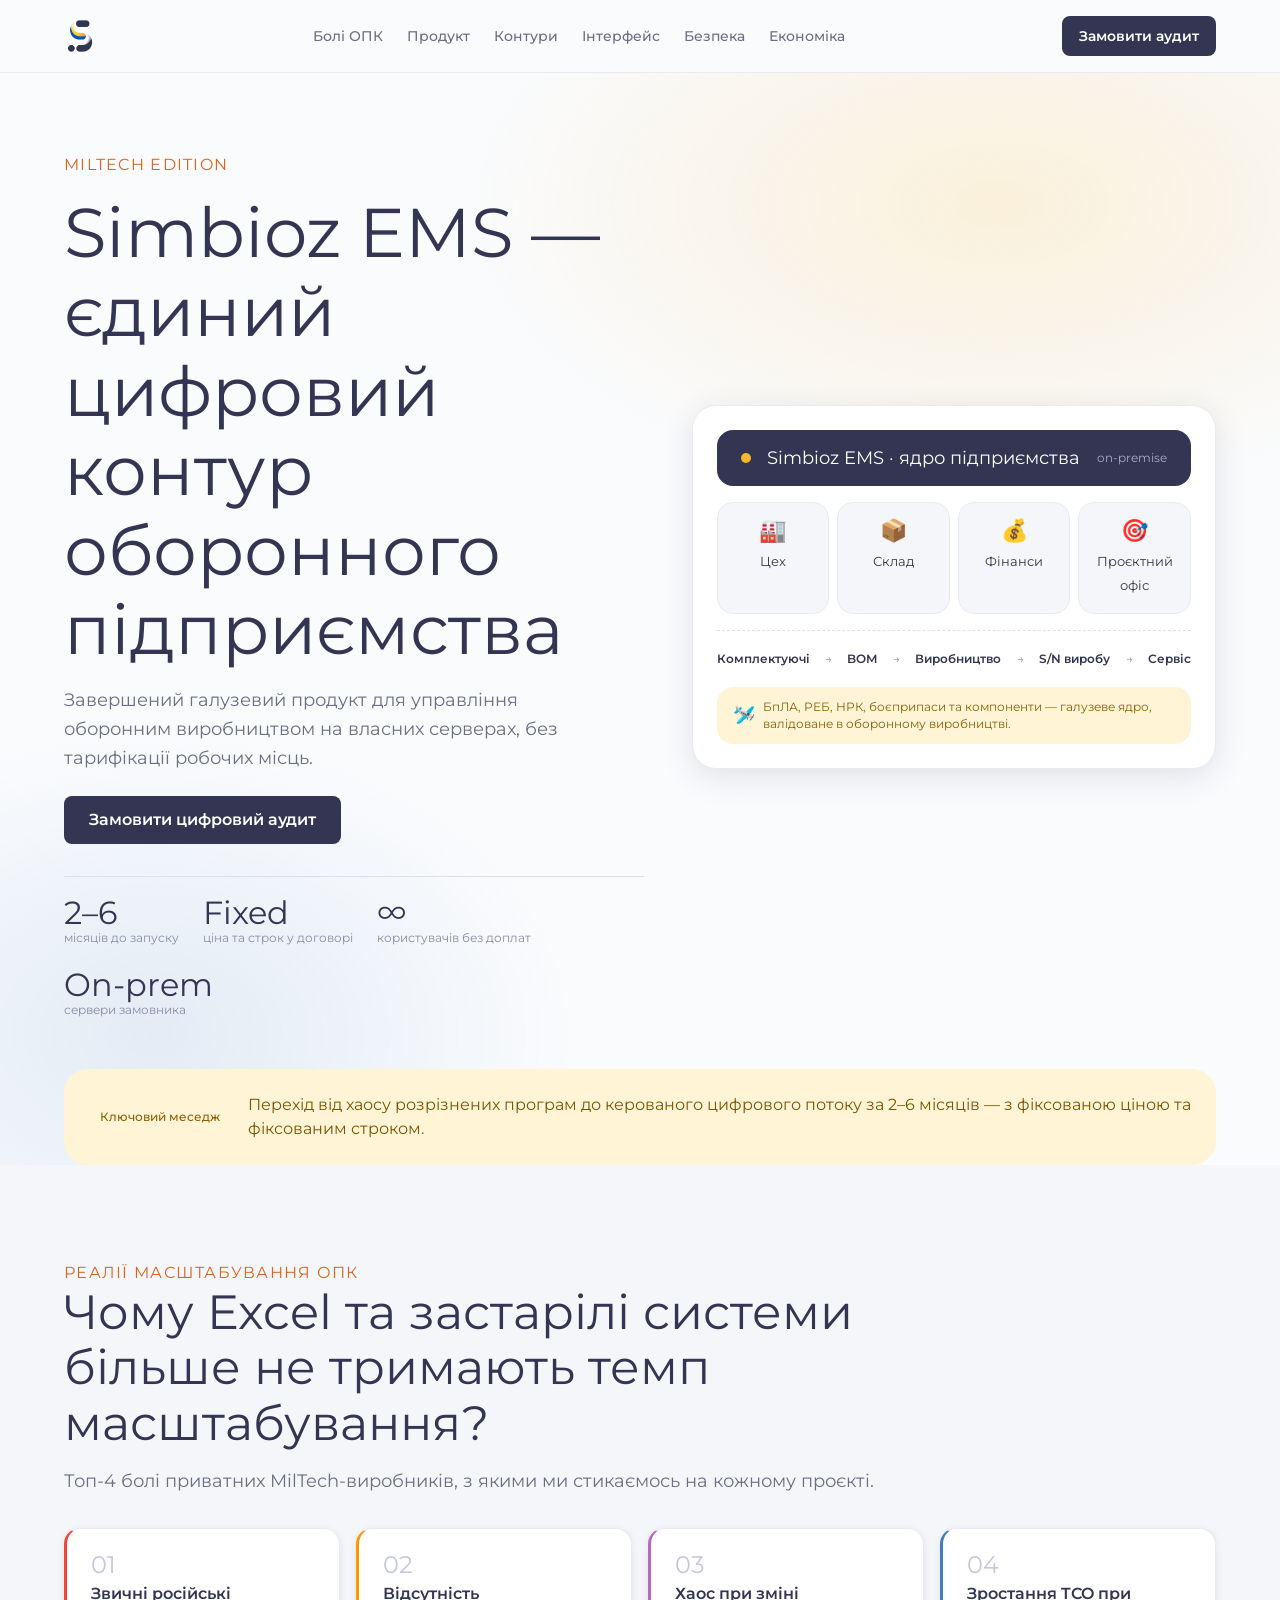
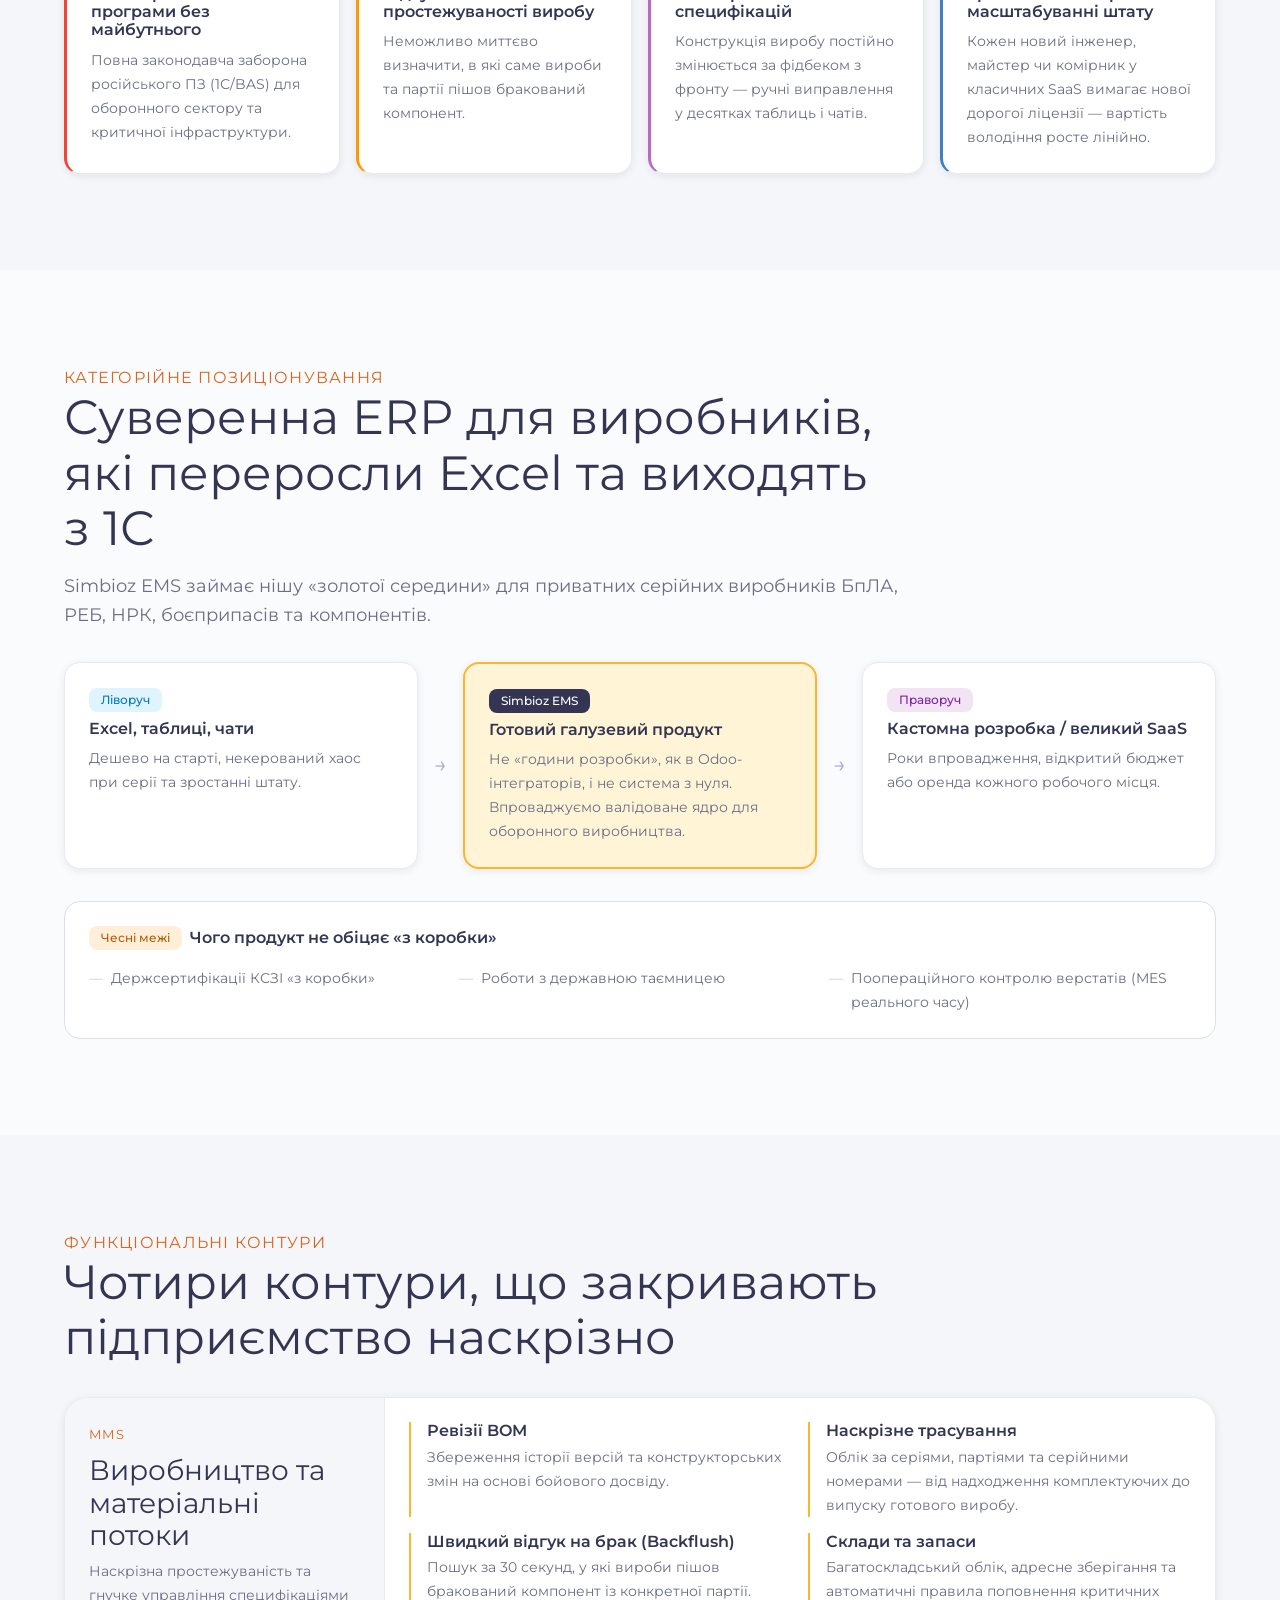
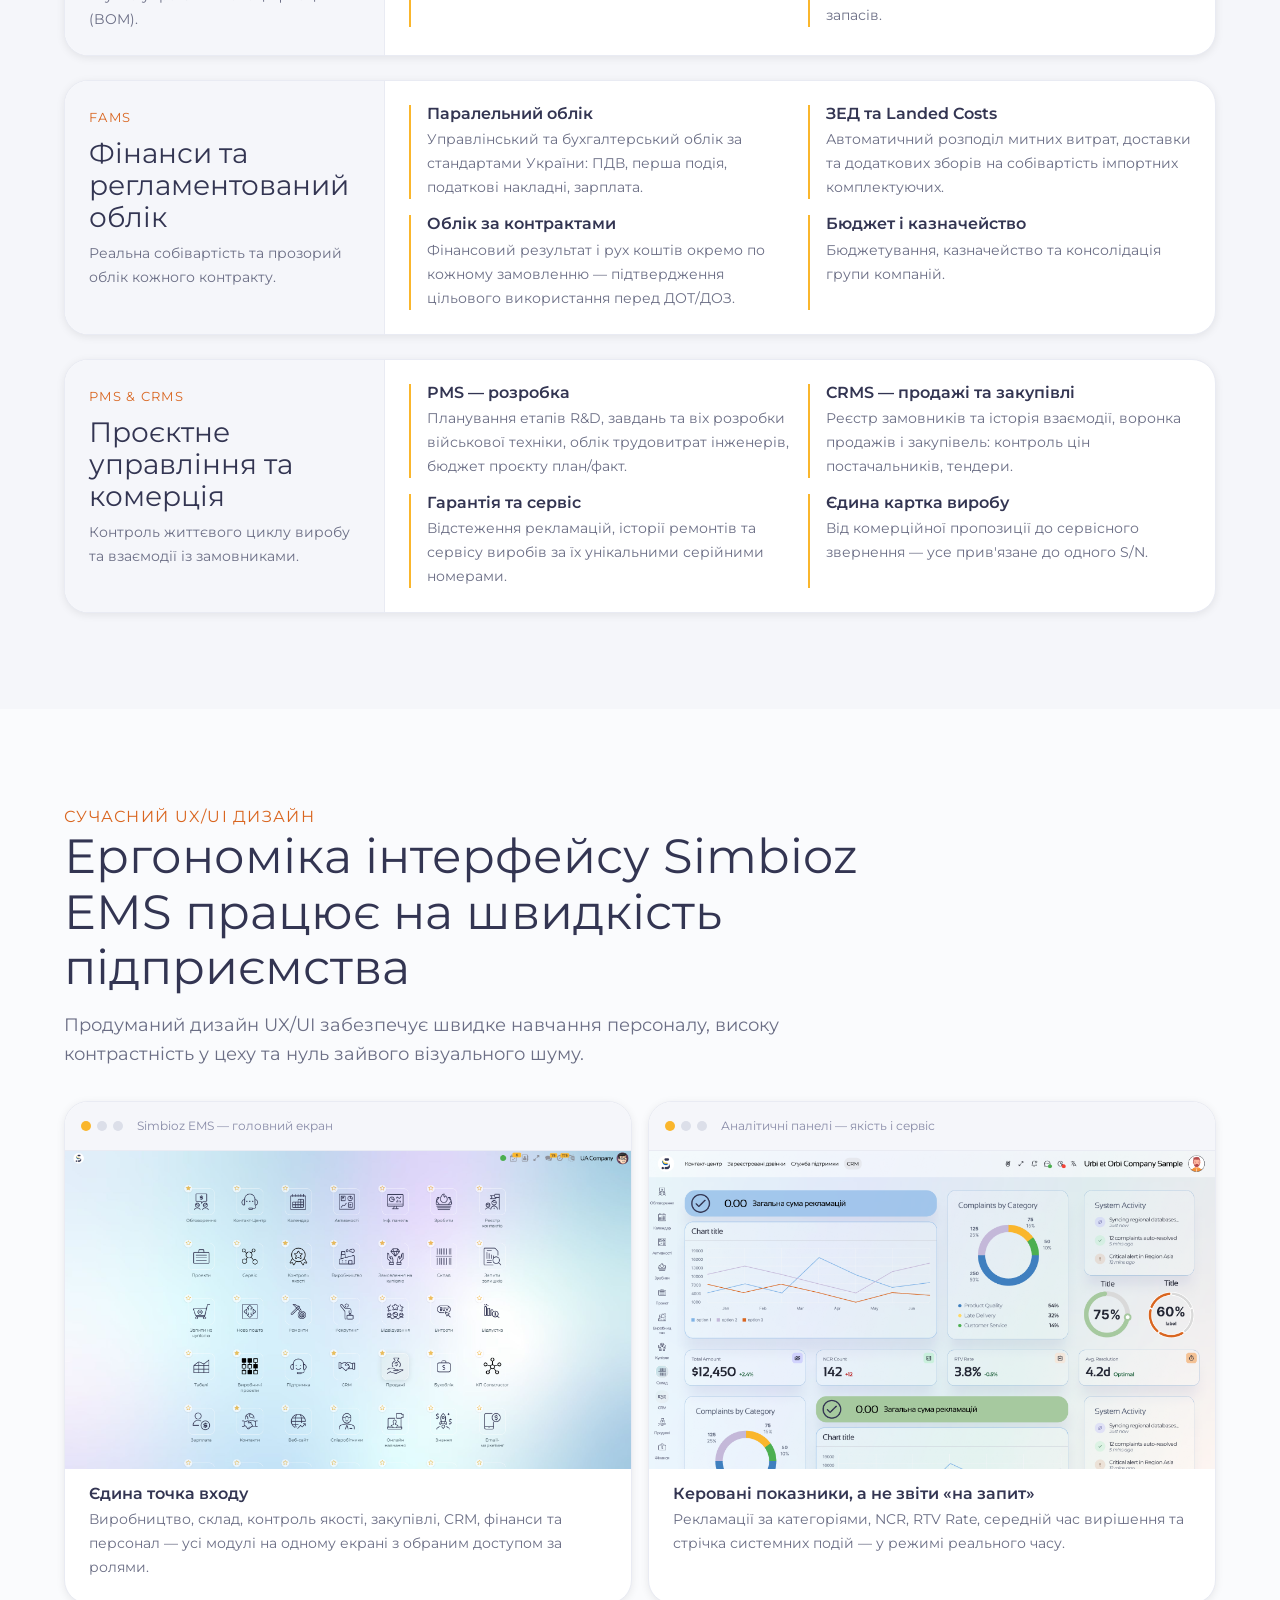
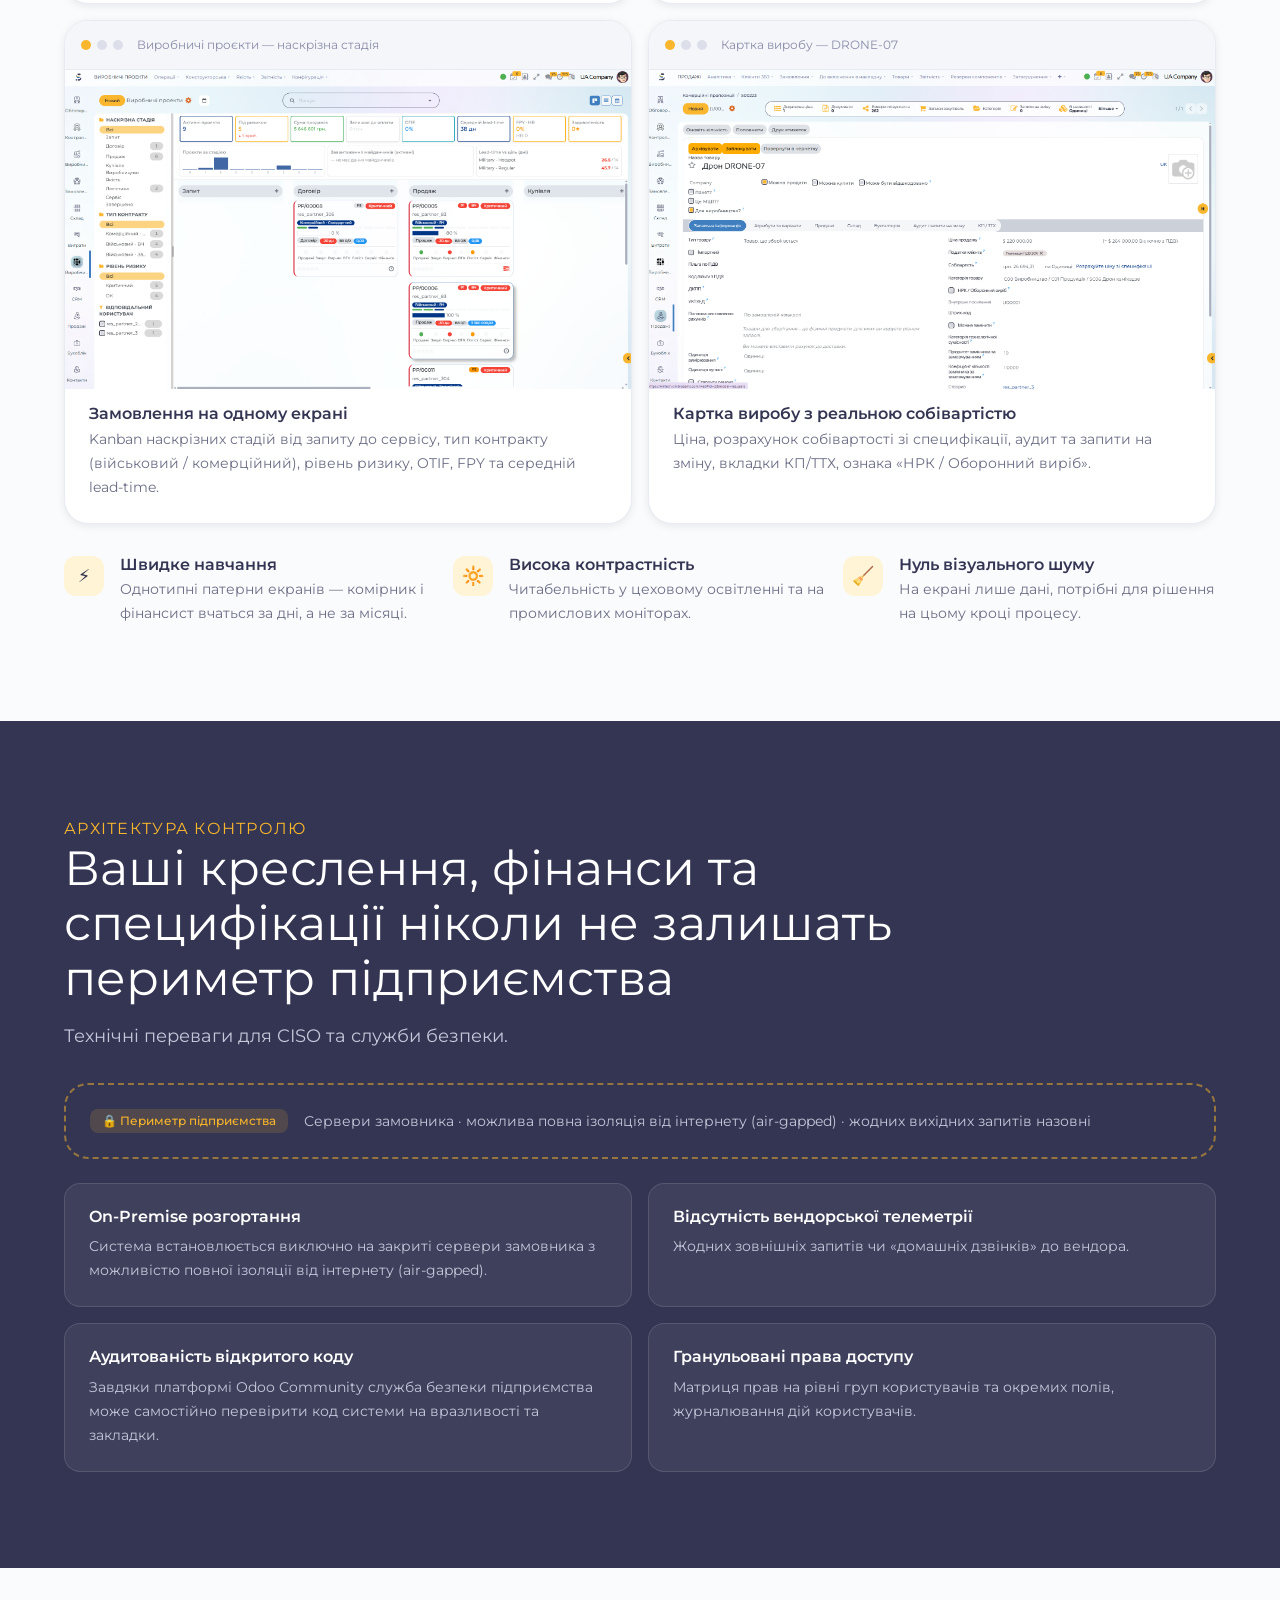
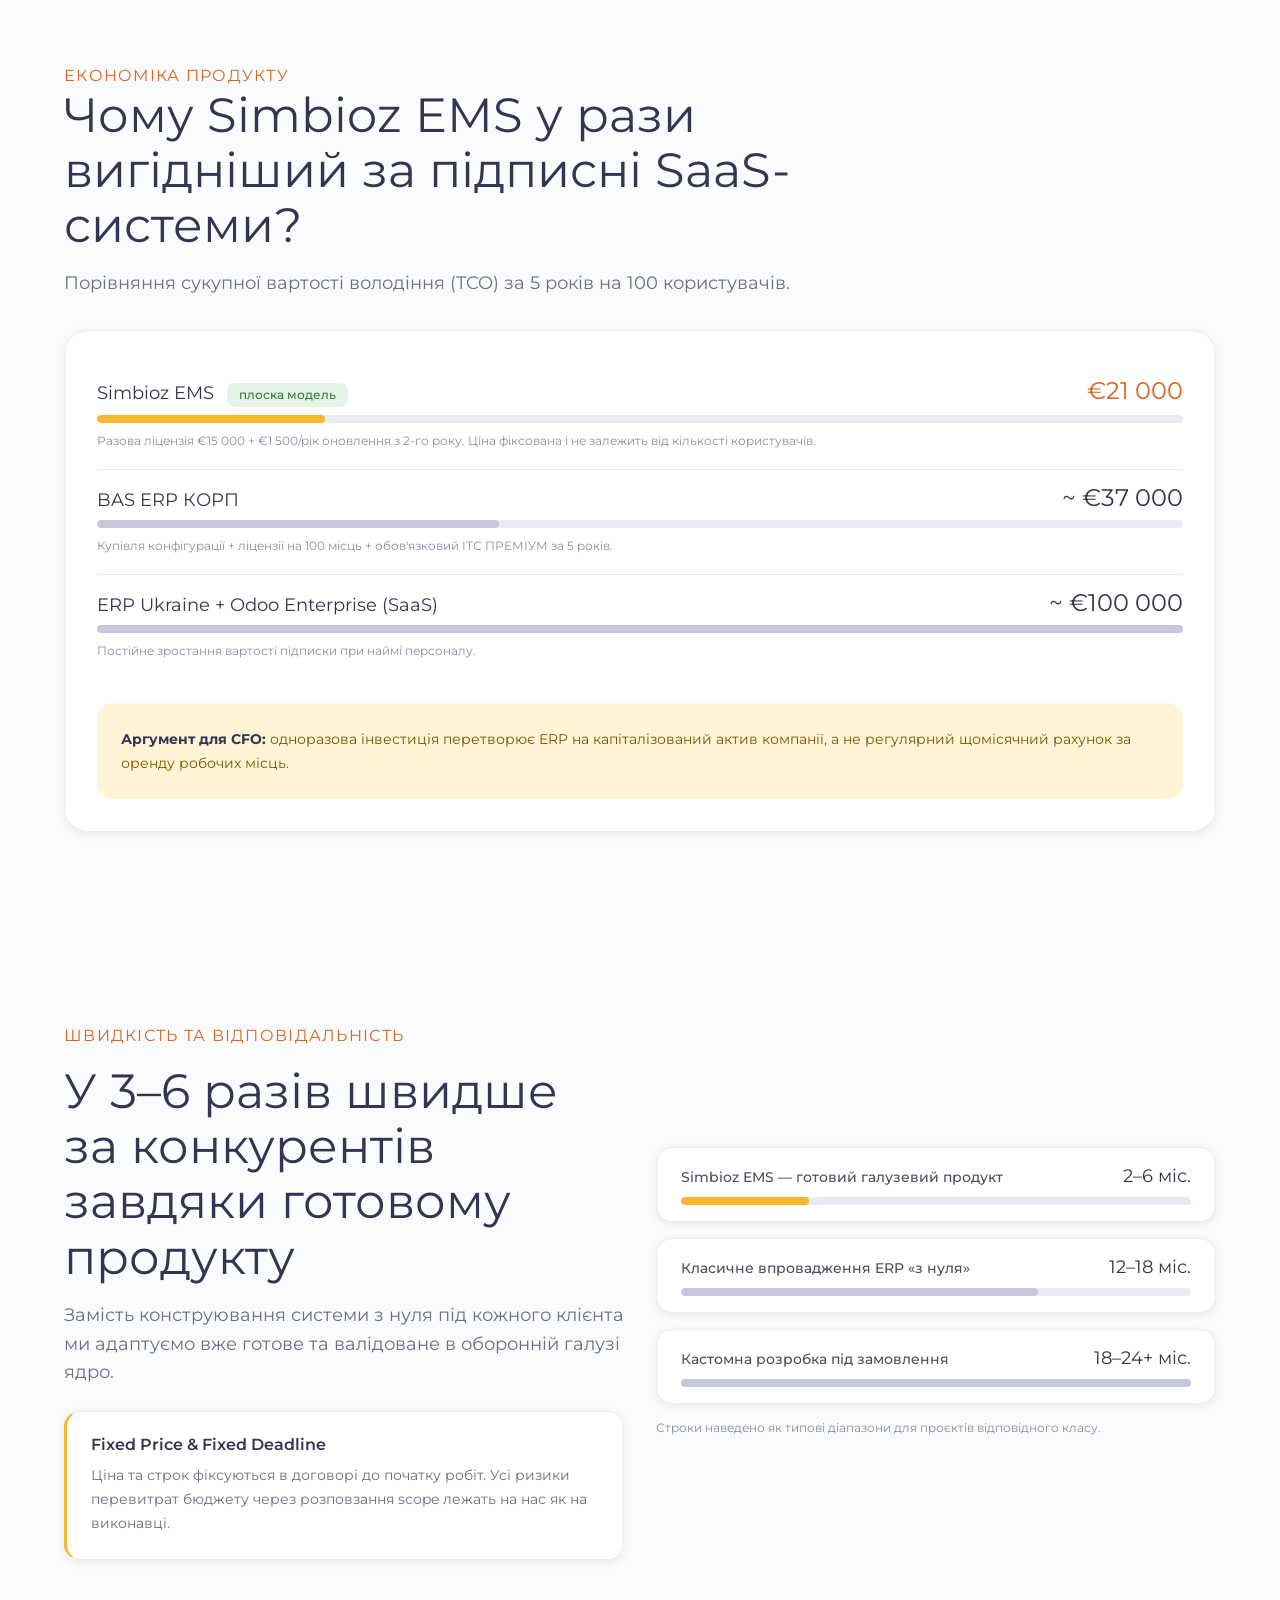
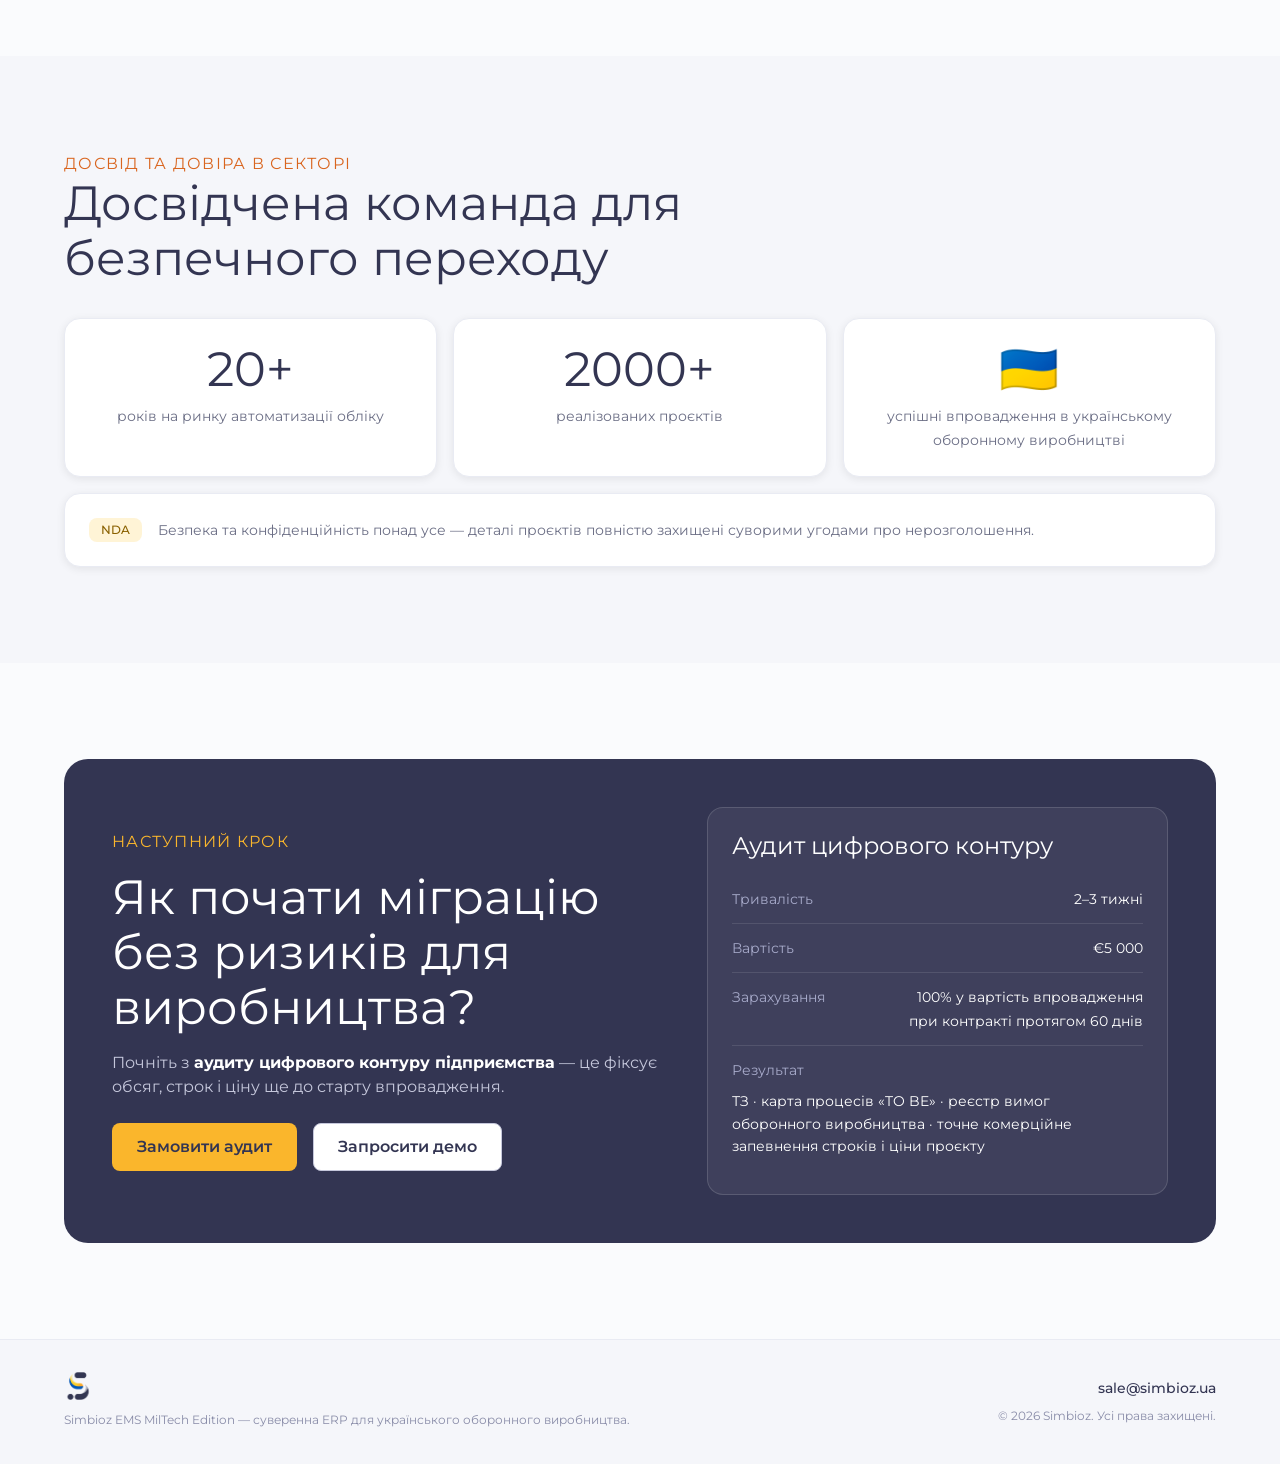
==== lp/index-no-packages.html @ e011c686 "index-no-packages.html" ====
<!DOCTYPE html>
<html lang="uk">
<head>
<meta charset="UTF-8">
<meta name="viewport" content="width=device-width, initial-scale=1">
<title>Simbioz EMS MilTech Edition — суверенна ERP для українського оборонного виробництва</title>
<meta name="description" content="Готовий галузевий продукт для управління оборонним виробництвом на власних серверах, без тарифікації робочих місць. Впровадження за 2–6 місяців з фіксованою ціною та строком.">
<link rel="icon" href="img/favicon.ico">
<link rel="preconnect" href="https://fonts.googleapis.com">
<link rel="preconnect" href="https://fonts.gstatic.com" crossorigin>
<link href="https://fonts.googleapis.com/css2?family=Montserrat:wght@400;500;600;700&display=swap" rel="stylesheet">
<link href="https://fonts.cdnfonts.com/css/sansation" rel="stylesheet">
<style>
/* ============================================================
   SIMBIOZ UI KIT — design tokens
   ============================================================ */
:root{
  /* Primary */
  --brand-yellow:#FAB62C;
  --brand-navy:#333552;
  --graphite:#2F323A;

  /* Accent */
  --blue:#3F7FBF;
  --orange:#F47E2A;
  --orange-deep:#D9651F;
  --cream:#FFF4D6;

  /* Semantic */
  --success:#4CAF50;
  --warning:#FF9800;
  --error:#F44336;
  --info:#2196F3;

  /* Neutrals */
  --void:#333552;
  --midnight:#4B4E63;
  --twilight:#6B6E85;
  --dusk:#898CA8;
  --steel:#A7AACA;
  --slate:#C5C7DB;
  --stone:#DCDFE9;
  --haze:#E9EBF3;
  --cloud:#F5F6FA;
  --mist:#FAFBFD;

  /* Chart */
  --c-blue:#4FC3F7;
  --c-green:#66BB6A;
  --c-coral:#FF8A65;
  --c-lavender:#BA68C8;
  --c-yellow:#FFD54F;
  --c-teal:#4DB6AC;
  --c-orange:#FFB74D;

  /* Spacing — 8px grid */
  --xs:4px; --sm:8px; --md:16px; --lg:24px; --xl:32px; --xxl:48px;

  /* Shadow */
  --shadow:0 2px 8px rgba(0,0,0,.08);
  --shadow-lg:0 8px 32px rgba(51,53,82,.12);

  --font-ui:'Sansation','Montserrat',system-ui,sans-serif;
  --font-body:'Montserrat',system-ui,sans-serif;

  --maxw:1200px;
}

*{box-sizing:border-box;margin:0;padding:0}
html{scroll-behavior:smooth}
body{
  font-family:var(--font-body);
  font-size:16px;line-height:150%;
  color:var(--void);
  background:var(--mist);
  -webkit-font-smoothing:antialiased;
}
img{max-width:100%;display:block}
a{color:var(--blue);text-decoration:none}

/* ---------- Typography ---------- */
h1,h2,h3,h4,h5{font-family:var(--font-ui);font-weight:400;line-height:1.15;color:var(--void)}
h1{font-size:clamp(36px,5.4vw,72px)}
h2{font-size:clamp(28px,3.8vw,48px)}
h3{font-size:clamp(24px,2.6vw,32px)}
h4{font-size:24px}
h5{font-size:16px;font-weight:600}
.eyebrow{
  font-family:var(--font-ui);font-size:16px;letter-spacing:.08em;
  text-transform:uppercase;color:var(--orange-deep);
}
.lead{font-size:18px;color:var(--twilight);line-height:160%}
.body2{font-size:14px;line-height:150%}
.caption{font-size:12px;line-height:140%;color:var(--dusk)}

/* ---------- Layout ---------- */
.wrap{max-width:var(--maxw);margin:0 auto;padding:0 var(--lg)}
section{padding:var(--xxl) 0}
@media (min-width:768px){section{padding:96px 0}}
.sec-alt{background:var(--cloud)}
.sec-dark{background:var(--brand-navy);color:#fff}
.sec-dark h2,.sec-dark h3,.sec-dark h4,.sec-dark h5{color:#fff}
.sec-dark .lead{color:var(--slate)}
.sec-head{max-width:840px;margin-bottom:var(--xl)}
.sec-head .eyebrow{margin-bottom:var(--md)}
.sec-head h2{margin-bottom:var(--md)}

.grid{display:grid;gap:var(--md)}
.g2{grid-template-columns:repeat(2,1fr)}
.g3{grid-template-columns:repeat(3,1fr)}
.g4{grid-template-columns:repeat(4,1fr)}
@media (max-width:980px){.g3,.g4{grid-template-columns:repeat(2,1fr)}}
@media (max-width:680px){.g2,.g3,.g4{grid-template-columns:1fr}}

/* ---------- Buttons ---------- */
.btn{
  display:inline-flex;align-items:center;justify-content:center;gap:var(--sm);
  height:48px;padding:0 var(--lg);border-radius:8px;
  font-family:var(--font-body);font-size:16px;font-weight:600;
  border:1px solid transparent;cursor:pointer;
  transition:background .2s,border-color .2s,color .2s,transform .2s;
}
.btn-primary{background:var(--brand-navy);color:#fff}
.btn-primary:hover{background:var(--graphite);transform:translateY(-1px)}
.btn-secondary{background:#fff;border-color:var(--slate);color:var(--brand-navy)}
.btn-secondary:hover{border-color:var(--brand-navy)}
.sec-dark .btn-secondary{background:transparent;border-color:var(--steel);color:#fff}
.sec-dark .btn-secondary:hover{border-color:#fff}
.btn-tertiary{background:transparent;color:var(--blue);padding:0;height:auto}
.btn-sm{height:40px;padding:0 var(--md);font-size:14px}

/* ---------- Badges ---------- */
.badge{
  display:inline-flex;align-items:center;gap:6px;
  padding:6px 12px;border-radius:8px;
  font-size:12px;font-weight:500;line-height:1;
  background:var(--haze);color:var(--midnight);
}
.badge-green{background:rgba(102,187,106,.16);color:#2E7D32}
.badge-blue{background:rgba(79,195,247,.18);color:#0277BD}
.badge-orange{background:rgba(255,183,77,.22);color:#B35B00}
.badge-purple{background:rgba(186,104,200,.18);color:#7B1FA2}
.badge-cream{background:var(--cream);color:#8A6100}
.badge-dark{background:rgba(255,255,255,.1);color:#fff}

/* ---------- Cards ---------- */
.card{
  background:#fff;border-radius:16px;padding:var(--lg);
  box-shadow:var(--shadow);border:1px solid var(--haze);
  transition:box-shadow .25s,border-color .25s,transform .25s;
}
.card:hover{box-shadow:var(--shadow-lg);transform:translateY(-2px)}
.card h4,.card h5{margin-bottom:var(--sm)}
.card p{color:var(--twilight);font-size:14px}
.card-num{
  font-family:var(--font-ui);font-size:24px;color:var(--brand-yellow);
  display:block;margin-bottom:var(--sm);
}

/* ---------- Header ---------- */
header{
  position:sticky;top:0;z-index:50;
  background:rgba(250,251,253,.92);backdrop-filter:blur(12px);
  border-bottom:1px solid var(--haze);
}
.nav{display:flex;align-items:center;justify-content:space-between;height:72px;gap:var(--lg)}
.nav-logo img{height:32px;width:auto}
.nav-links{display:none;gap:var(--lg);align-items:center}
@media (min-width:1080px){.nav-links{display:flex}}
.nav-links a{
  font-size:14px;font-weight:500;color:var(--twilight);
  padding:8px 0;transition:color .2s;
}
.nav-links a:hover{color:var(--brand-navy)}

/* ---------- Hero ---------- */
.hero{
  position:relative;overflow:hidden;
  background:
    radial-gradient(900px 500px at 78% 12%, rgba(250,182,44,.16), transparent 60%),
    radial-gradient(700px 500px at 12% 88%, rgba(63,127,191,.12), transparent 60%),
    var(--mist);
  padding:var(--xxl) 0 0;
}
@media (min-width:768px){.hero{padding:80px 0 0}}
.hero-grid{display:grid;gap:var(--xl);align-items:center}
@media (min-width:980px){.hero-grid{grid-template-columns:1.05fr .95fr;gap:var(--xxl)}}
.hero h1{margin:var(--md) 0}
.hero .lead{max-width:560px;margin-bottom:var(--lg)}
.hero-actions{display:flex;flex-wrap:wrap;gap:var(--md);margin-bottom:var(--xl)}
.hero-facts{display:flex;flex-wrap:wrap;gap:var(--lg);padding-top:var(--lg);border-top:1px solid var(--stone)}
.fact-v{font-family:var(--font-ui);font-size:32px;color:var(--brand-navy);display:block}
.fact-l{font-size:12px;color:var(--dusk);line-height:140%}

/* Hero schema */
.schema{
  background:#fff;border-radius:24px;padding:var(--lg);
  box-shadow:var(--shadow-lg);border:1px solid var(--haze);
}
.schema-core{
  display:flex;align-items:center;gap:var(--md);
  background:var(--brand-navy);color:#fff;
  border-radius:16px;padding:var(--md) var(--lg);margin-bottom:var(--md);
}
.schema-core .dot{width:10px;height:10px;border-radius:50%;background:var(--brand-yellow);flex:none}
.schema-core b{font-family:var(--font-ui);font-weight:400;font-size:18px}
.schema-core span{margin-left:auto;font-size:12px;color:var(--steel)}
.schema-nodes{display:grid;grid-template-columns:repeat(4,1fr);gap:var(--sm)}
.node{
  background:var(--cloud);border:1px solid var(--haze);border-radius:16px;
  padding:var(--md) var(--sm);text-align:center;transition:border-color .2s,background .2s;
}
.node:hover{border-color:var(--orange);background:#fff}
.node .ico{font-size:22px;display:block;margin-bottom:6px}
.node .nm{font-family:var(--font-ui);font-size:13px;color:var(--brand-navy);line-height:1.2}
.schema-flow{
  margin-top:var(--md);padding-top:var(--md);border-top:1px dashed var(--stone);
  display:flex;align-items:center;justify-content:space-between;gap:var(--sm);
  font-size:12px;color:var(--dusk);flex-wrap:wrap;
}
.schema-flow b{color:var(--brand-navy);font-weight:600}
.drone-line{
  display:flex;align-items:center;gap:var(--sm);margin-top:var(--md);
  background:var(--cream);border-radius:16px;padding:12px var(--md);
  font-size:12px;color:#8A6100;line-height:140%;
}

/* ---------- Pains ---------- */
.pain{border-left:3px solid var(--error);border-radius:16px}
.pain:nth-child(2){border-left-color:var(--warning)}
.pain:nth-child(3){border-left-color:var(--c-lavender)}
.pain:nth-child(4){border-left-color:var(--blue)}
.pain .card-num{color:var(--slate)}

/* ---------- Positioning ---------- */
.pos-scale{
  display:grid;gap:var(--md);grid-template-columns:1fr auto 1fr auto 1fr;
  align-items:stretch;
}
@media (max-width:900px){.pos-scale{grid-template-columns:1fr;gap:var(--sm)}}
.pos-col{
  background:#fff;border:1px solid var(--haze);border-radius:16px;
  padding:var(--lg);box-shadow:var(--shadow);
}
.pos-col.mid{border:2px solid var(--brand-yellow);background:var(--cream)}
.pos-col h5{margin-bottom:var(--sm)}
.pos-col p{font-size:14px;color:var(--twilight)}
.pos-arrow{
  display:flex;align-items:center;justify-content:center;
  color:var(--steel);font-size:22px;
}
@media (max-width:900px){.pos-arrow{transform:rotate(90deg);padding:4px 0}}
.limits{
  margin-top:var(--xl);background:#fff;border:1px solid var(--stone);
  border-radius:16px;padding:var(--lg);
}
.limits ul{list-style:none;display:grid;gap:var(--sm);margin-top:var(--md)}
@media (min-width:768px){.limits ul{grid-template-columns:repeat(3,1fr)}}
.limits li{
  display:flex;gap:var(--sm);align-items:flex-start;
  font-size:14px;color:var(--twilight);
}
.limits li::before{content:'—';color:var(--slate);flex:none}

/* ---------- Contours ---------- */
.contour{
  background:#fff;border-radius:24px;border:1px solid var(--haze);
  box-shadow:var(--shadow);overflow:hidden;
  display:grid;gap:0;
}
@media (min-width:900px){.contour{grid-template-columns:320px 1fr}}
.contour + .contour{margin-top:var(--lg)}
.contour-aside{
  background:var(--cloud);padding:var(--lg);
  border-right:1px solid var(--haze);
}
.contour-code{
  font-family:var(--font-ui);font-size:13px;letter-spacing:.1em;
  color:var(--orange-deep);display:block;margin-bottom:var(--sm);
}
.contour-aside h3{font-size:28px;margin-bottom:var(--sm)}
.contour-aside p{font-size:14px;color:var(--twilight)}
.contour-body{padding:var(--lg)}
.feat{display:grid;gap:var(--md)}
@media (min-width:720px){.feat{grid-template-columns:1fr 1fr}}
.feat > div{
  padding-left:var(--md);border-left:2px solid var(--brand-yellow);
}
.feat h5{margin-bottom:4px}
.feat p{font-size:14px;color:var(--twilight)}

/* ---------- Screenshots (Slide 7) ---------- */
.shots{display:grid;gap:var(--md)}
@media (min-width:900px){.shots{grid-template-columns:1fr 1fr}}
.shot{
  background:#fff;border:1px solid var(--haze);border-radius:24px;
  overflow:hidden;box-shadow:var(--shadow);cursor:zoom-in;
  transition:box-shadow .25s,border-color .25s,transform .25s;
}
.shot:hover{box-shadow:var(--shadow-lg);border-color:var(--orange);transform:translateY(-2px)}
.shot-bar{
  display:flex;align-items:center;gap:6px;
  padding:12px var(--md);background:var(--cloud);border-bottom:1px solid var(--haze);
}
.shot-bar i{width:10px;height:10px;border-radius:50%;background:var(--stone);display:block}
.shot-bar i:first-child{background:var(--brand-yellow)}
.shot-bar span{
  margin-left:var(--sm);font-size:12px;color:var(--dusk);
  overflow:hidden;text-overflow:ellipsis;white-space:nowrap;
}
.shot-img{background:var(--mist);aspect-ratio:16/9;overflow:hidden}
.shot-img img{width:100%;height:100%;object-fit:cover;object-position:top center}
.shot-cap{padding:var(--md) var(--lg) var(--lg)}
.shot-cap h5{margin-bottom:4px}
.shot-cap p{font-size:14px;color:var(--twilight)}
.ux-points{display:grid;gap:var(--md);margin-top:var(--xl)}
@media (min-width:768px){.ux-points{grid-template-columns:repeat(3,1fr)}}
.ux-point{display:flex;gap:var(--md);align-items:flex-start}
.ux-point .ico{
  flex:none;width:40px;height:40px;border-radius:12px;
  background:var(--cream);display:grid;place-items:center;font-size:18px;
}
.ux-point h5{margin-bottom:2px}
.ux-point p{font-size:14px;color:var(--twilight)}

/* Lightbox */
.lb{
  position:fixed;inset:0;z-index:100;display:none;
  background:rgba(47,50,58,.92);padding:var(--lg);
  align-items:center;justify-content:center;
}
.lb.open{display:flex}
.lb img{max-width:min(1400px,96vw);max-height:88vh;border-radius:16px;object-fit:contain}
.lb-close{
  position:absolute;top:var(--lg);right:var(--lg);
  width:40px;height:40px;border-radius:8px;border:1px solid rgba(255,255,255,.3);
  background:transparent;color:#fff;font-size:20px;cursor:pointer;
}
.lb-cap{
  position:absolute;bottom:var(--lg);left:50%;transform:translateX(-50%);
  color:#fff;font-size:14px;background:rgba(0,0,0,.4);
  padding:8px 16px;border-radius:8px;
}

/* ---------- Security ---------- */
.sec-list{display:grid;gap:var(--md)}
@media (min-width:768px){.sec-list{grid-template-columns:1fr 1fr}}
.sec-item{
  background:rgba(255,255,255,.06);border:1px solid rgba(255,255,255,.12);
  border-radius:16px;padding:var(--lg);
}
.sec-item h5{margin-bottom:var(--sm)}
.sec-item p{font-size:14px;color:var(--slate)}
.perimeter{
  border:2px dashed rgba(250,182,44,.5);border-radius:24px;
  padding:var(--lg);margin-bottom:var(--lg);
  display:flex;align-items:center;gap:var(--md);flex-wrap:wrap;
}
.perimeter .badge{background:rgba(250,182,44,.14);color:var(--brand-yellow)}

/* ---------- TCO ---------- */
.tco{background:#fff;border:1px solid var(--haze);border-radius:24px;padding:var(--lg);box-shadow:var(--shadow)}
@media (min-width:768px){.tco{padding:var(--xl)}}
.tco-row{padding:var(--md) 0}
.tco-row + .tco-row{border-top:1px solid var(--haze)}
.tco-top{display:flex;align-items:baseline;justify-content:space-between;gap:var(--md);margin-bottom:var(--sm);flex-wrap:wrap}
.tco-name{font-family:var(--font-ui);font-size:18px;color:var(--brand-navy)}
.tco-val{font-family:var(--font-ui);font-size:24px;color:var(--brand-navy)}
.tco-row.win .tco-val{color:var(--orange-deep)}
.bar{height:8px;border-radius:4px;background:var(--haze);overflow:hidden}
.bar > i{display:block;height:100%;border-radius:4px;background:var(--slate);transition:width .8s ease}
.tco-row.win .bar > i{background:var(--brand-yellow)}
.tco-note{font-size:12px;color:var(--dusk);margin-top:6px}
.cfo{
  margin-top:var(--lg);background:var(--cream);border-radius:16px;padding:var(--lg);
  font-size:14px;color:#7A5600;
}
.cfo b{color:var(--brand-navy)}

/* ---------- Packages ---------- */
.pack{
  background:#fff;border:1px solid var(--haze);border-radius:24px;
  padding:var(--lg);box-shadow:var(--shadow);display:flex;flex-direction:column;
}
.pack.hot{border:2px solid var(--brand-yellow);box-shadow:var(--shadow-lg)}
.pack-name{font-family:var(--font-ui);font-size:24px;color:var(--brand-navy)}
.pack-price{font-family:var(--font-ui);font-size:40px;color:var(--brand-navy);margin:var(--sm) 0}
.pack-meta{display:flex;flex-wrap:wrap;gap:var(--sm);margin-bottom:var(--md)}
.pack ul{list-style:none;display:grid;gap:var(--sm);margin:var(--md) 0 var(--lg)}
.pack li{display:flex;gap:var(--sm);font-size:14px;color:var(--twilight);align-items:flex-start}
.pack li::before{content:'✓';color:var(--success);font-weight:700;flex:none}
.pack .btn{margin-top:auto;width:100%}
.pack-tag{
  display:inline-block;background:var(--brand-yellow);color:var(--brand-navy);
  font-size:12px;font-weight:600;padding:4px 12px;border-radius:8px;margin-bottom:var(--sm);
}

/* ---------- Speed / Trust ---------- */
.split{display:grid;gap:var(--xl);align-items:center}
@media (min-width:900px){.split{grid-template-columns:1fr 1fr}}
.compare{display:grid;gap:var(--md)}
.cmp{background:#fff;border:1px solid var(--haze);border-radius:16px;padding:var(--md) var(--lg);box-shadow:var(--shadow)}
.cmp-top{display:flex;justify-content:space-between;align-items:baseline;margin-bottom:var(--sm);gap:var(--md)}
.cmp-top span{font-family:var(--font-body);font-size:14px;font-weight:500;color:var(--midnight)}
.cmp-top b{font-family:var(--font-ui);font-weight:400;font-size:18px;color:var(--brand-navy)}
.trust{display:grid;gap:var(--md)}
@media (min-width:768px){.trust{grid-template-columns:repeat(3,1fr)}}
.trust .card{text-align:center}
.trust .big{font-family:var(--font-ui);font-size:48px;color:var(--brand-navy);display:block;line-height:1.1}

/* ---------- CTA ---------- */
.cta-card{
  background:var(--brand-navy);border-radius:24px;color:#fff;
  padding:var(--xl) var(--lg);
}
@media (min-width:768px){.cta-card{padding:var(--xxl)}}
.cta-grid{display:grid;gap:var(--xl)}
@media (min-width:900px){.cta-grid{grid-template-columns:1.1fr .9fr;align-items:center}}
.cta-card h2{margin-bottom:var(--md)}
.cta-card p{color:var(--slate)}
.audit{background:rgba(255,255,255,.06);border:1px solid rgba(255,255,255,.14);border-radius:16px;padding:var(--lg)}
.audit-row{display:flex;justify-content:space-between;gap:var(--md);padding:12px 0;border-bottom:1px solid rgba(255,255,255,.1);font-size:14px}
.audit-row:last-of-type{border-bottom:0}
.audit-row span{color:var(--steel)}
.audit-row b{font-family:var(--font-ui);font-weight:400;color:#fff;text-align:right}
.cta-actions{display:flex;flex-wrap:wrap;gap:var(--md);margin-top:var(--lg)}
.btn-yellow{background:var(--brand-yellow);color:var(--brand-navy)}
.btn-yellow:hover{background:#E9A61F}

/* ---------- Footer ---------- */
footer{background:var(--cloud);border-top:1px solid var(--haze);padding:var(--xl) 0}
.foot{display:flex;flex-wrap:wrap;gap:var(--lg);justify-content:space-between;align-items:center}
.foot img{height:28px}
.foot p{font-size:12px;color:var(--dusk)}
.foot a{font-size:14px;color:var(--brand-navy);font-weight:500}
</style>
</head>
<body>

<header>
  <div class="wrap nav">
    <a class="nav-logo" href="#top"><img src="img/logo_2dark-on-white_UA.png" alt="Simbioz"></a>
    <nav class="nav-links">
      <a href="#pains">Болі ОПК</a>
      <a href="#product">Продукт</a>
      <a href="#contours">Контури</a>
      <a href="#ux">Інтерфейс</a>
      <a href="#security">Безпека</a>
      <a href="#tco">Економіка</a>
    </nav>
    <a class="btn btn-primary btn-sm" href="#cta">Замовити аудит</a>
  </div>
</header>

<!-- ===== Слайд 1: Титульний ===== -->
<section class="hero" id="top">
  <div class="wrap hero-grid">
    <div>
      <span class="eyebrow">MilTech Edition</span>
      <h1>Simbioz EMS — єдиний цифровий контур оборонного підприємства</h1>
      <p class="lead">Завершений галузевий продукт для управління оборонним виробництвом на власних серверах, без тарифікації робочих місць.</p>
      <div class="hero-actions">
        <a class="btn btn-primary" href="#cta">Замовити цифровий аудит</a>
      </div>
      <div class="hero-facts">
        <div><span class="fact-v">2–6</span><span class="fact-l">місяців до запуску</span></div>
        <div><span class="fact-v">Fixed</span><span class="fact-l">ціна та строк у договорі</span></div>
        <div><span class="fact-v">∞</span><span class="fact-l">користувачів без доплат</span></div>
        <div><span class="fact-v">On-prem</span><span class="fact-l">сервери замовника</span></div>
      </div>
    </div>

    <div class="schema" aria-label="Схема єдиного цифрового контуру підприємства">
      <div class="schema-core">
        <i class="dot"></i>
        <b>Simbioz EMS · ядро підприємства</b>
        <span>on-premise</span>
      </div>
      <div class="schema-nodes">
        <div class="node"><span class="ico">🏭</span><span class="nm">Цех</span></div>
        <div class="node"><span class="ico">📦</span><span class="nm">Склад</span></div>
        <div class="node"><span class="ico">💰</span><span class="nm">Фінанси</span></div>
        <div class="node"><span class="ico">🎯</span><span class="nm">Проєктний офіс</span></div>
      </div>
      <div class="schema-flow">
        <b>Комплектуючі</b><span>→</span><b>BOM</b><span>→</span><b>Виробництво</b><span>→</span><b>S/N виробу</b><span>→</span><b>Сервіс</b>
      </div>
      <div class="drone-line">
        <span style="font-size:18px">🛩️</span>
        <span>БпЛА, РЕБ, НРК, боєприпаси та компоненти — галузеве ядро, валідоване в оборонному виробництві.</span>
      </div>
    </div>
  </div>
  <div class="wrap" style="padding-top:var(--xxl)">
    <div style="background:var(--cream);border-radius:24px;padding:var(--lg);display:flex;gap:var(--md);align-items:center;flex-wrap:wrap">
      <span class="badge badge-cream">Ключовий меседж</span>
      <p style="font-size:16px;color:#7A5600;flex:1;min-width:280px">
        Перехід від хаосу розрізнених програм до керованого цифрового потоку за 2–6 місяців — з фіксованою ціною та фіксованим строком.
      </p>
    </div>
  </div>
</section>

<!-- ===== Слайд 2: Болі ===== -->
<section id="pains" class="sec-alt">
  <div class="wrap">
    <div class="sec-head">
      <span class="eyebrow">Реалії масштабування ОПК</span>
      <h2>Чому Excel та застарілі системи більше не тримають темп масштабування?</h2>
      <p class="lead">Топ-4 болі приватних MilTech-виробників, з якими ми стикаємось на кожному проєкті.</p>
    </div>
    <div class="grid g4">
      <article class="card pain">
        <span class="card-num">01</span>
        <h5>Звичні російські програми без майбутнього</h5>
        <p>Повна законодавча заборона російського ПЗ (1С/BAS) для оборонного сектору та критичної інфраструктури.</p>
      </article>
      <article class="card pain">
        <span class="card-num">02</span>
        <h5>Відсутність простежуваності виробу</h5>
        <p>Неможливо миттєво визначити, в які саме вироби та партії пішов бракований компонент.</p>
      </article>
      <article class="card pain">
        <span class="card-num">03</span>
        <h5>Хаос при зміні специфікацій</h5>
        <p>Конструкція виробу постійно змінюється за фідбеком з фронту — ручні виправлення у десятках таблиць і чатів.</p>
      </article>
      <article class="card pain">
        <span class="card-num">04</span>
        <h5>Зростання TCO при масштабуванні штату</h5>
        <p>Кожен новий інженер, майстер чи комірник у класичних SaaS вимагає нової дорогої ліцензії — вартість володіння росте лінійно.</p>
      </article>
    </div>
  </div>
</section>

<!-- ===== Слайд 3: Позиціонування ===== -->
<section id="product">
  <div class="wrap">
    <div class="sec-head">
      <span class="eyebrow">Категорійне позиціонування</span>
      <h2>Суверенна ERP для виробників, які переросли Excel та виходять з 1С</h2>
      <p class="lead">Simbioz EMS займає нішу «золотої середини» для приватних серійних виробників БпЛА, РЕБ, НРК, боєприпасів та компонентів.</p>
    </div>

    <div class="pos-scale">
      <div class="pos-col">
        <span class="badge badge-blue">Ліворуч</span>
        <h5 style="margin-top:var(--sm)">Excel, таблиці, чати</h5>
        <p>Дешево на старті, некерований хаос при серії та зростанні штату.</p>
      </div>
      <div class="pos-arrow">→</div>
      <div class="pos-col mid">
        <span class="badge" style="background:var(--brand-navy);color:#fff">Simbioz EMS</span>
        <h5 style="margin-top:var(--sm)">Готовий галузевий продукт</h5>
        <p>Не «години розробки», як в Odoo-інтеграторів, і не система з нуля. Впроваджуємо валідоване ядро для оборонного виробництва.</p>
      </div>
      <div class="pos-arrow">→</div>
      <div class="pos-col">
        <span class="badge badge-purple">Праворуч</span>
        <h5 style="margin-top:var(--sm)">Кастомна розробка / великий SaaS</h5>
        <p>Роки впровадження, відкритий бюджет або оренда кожного робочого місця.</p>
      </div>
    </div>

    <div class="limits">
      <div style="display:flex;align-items:center;gap:var(--sm);flex-wrap:wrap">
        <span class="badge badge-orange">Чесні межі</span>
        <h5>Чого продукт не обіцяє «з коробки»</h5>
      </div>
      <ul>
        <li>Держсертифікації КСЗІ «з коробки»</li>
        <li>Роботи з державною таємницею</li>
        <li>Поопераційного контролю верстатів (MES реального часу)</li>
      </ul>
    </div>
  </div>
</section>

<!-- ===== Слайди 4–6: Контури ===== -->
<section id="contours" class="sec-alt">
  <div class="wrap">
    <div class="sec-head">
      <span class="eyebrow">Функціональні контури</span>
      <h2>Чотири контури, що закривають підприємство наскрізно</h2>
    </div>

    <!-- Слайд 4 -->
    <article class="contour">
      <div class="contour-aside">
        <span class="contour-code">MMS</span>
        <h3>Виробництво та матеріальні потоки</h3>
        <p>Наскрізна простежуваність та гнучке управління специфікаціями (BOM).</p>
      </div>
      <div class="contour-body">
        <div class="feat">
          <div>
            <h5>Ревізії BOM</h5>
            <p>Збереження історії версій та конструкторських змін на основі бойового досвіду.</p>
          </div>
          <div>
            <h5>Наскрізне трасування</h5>
            <p>Облік за серіями, партіями та серійними номерами — від надходження комплектуючих до випуску готового виробу.</p>
          </div>
          <div>
            <h5>Швидкий відгук на брак (Backflush)</h5>
            <p>Пошук за 30 секунд, у які вироби пішов бракований компонент із конкретної партії.</p>
          </div>
          <div>
            <h5>Склади та запаси</h5>
            <p>Багатоскладський облік, адресне зберігання та автоматичні правила поповнення критичних запасів.</p>
          </div>
        </div>
      </div>
    </article>

    <!-- Слайд 5 -->
    <article class="contour">
      <div class="contour-aside">
        <span class="contour-code">FAMS</span>
        <h3>Фінанси та регламентований облік</h3>
        <p>Реальна собівартість та прозорий облік кожного контракту.</p>
      </div>
      <div class="contour-body">
        <div class="feat">
          <div>
            <h5>Паралельний облік</h5>
            <p>Управлінський та бухгалтерський облік за стандартами України: ПДВ, перша подія, податкові накладні, зарплата.</p>
          </div>
          <div>
            <h5>ЗЕД та Landed Costs</h5>
            <p>Автоматичний розподіл митних витрат, доставки та додаткових зборів на собівартість імпортних комплектуючих.</p>
          </div>
          <div>
            <h5>Облік за контрактами</h5>
            <p>Фінансовий результат і рух коштів окремо по кожному замовленню — підтвердження цільового використання перед ДОТ/ДОЗ.</p>
          </div>
          <div>
            <h5>Бюджет і казначейство</h5>
            <p>Бюджетування, казначейство та консолідація групи компаній.</p>
          </div>
        </div>
      </div>
    </article>

    <!-- Слайд 6 -->
    <article class="contour">
      <div class="contour-aside">
        <span class="contour-code">PMS &amp; CRMS</span>
        <h3>Проєктне управління та комерція</h3>
        <p>Контроль життєвого циклу виробу та взаємодії із замовниками.</p>
      </div>
      <div class="contour-body">
        <div class="feat">
          <div>
            <h5>PMS — розробка</h5>
            <p>Планування етапів R&amp;D, завдань та віх розробки військової техніки, облік трудовитрат інженерів, бюджет проєкту план/факт.</p>
          </div>
          <div>
            <h5>CRMS — продажі та закупівлі</h5>
            <p>Реєстр замовників та історія взаємодії, воронка продажів і закупівель: контроль цін постачальників, тендери.</p>
          </div>
          <div>
            <h5>Гарантія та сервіс</h5>
            <p>Відстеження рекламацій, історії ремонтів та сервісу виробів за їх унікальними серійними номерами.</p>
          </div>
          <div>
            <h5>Єдина картка виробу</h5>
            <p>Від комерційної пропозиції до сервісного звернення — усе прив'язане до одного S/N.</p>
          </div>
        </div>
      </div>
    </article>
  </div>
</section>

<!-- ===== Слайд 7: UX/UI + скріншоти ===== -->
<section id="ux">
  <div class="wrap">
    <div class="sec-head">
      <span class="eyebrow">Сучасний UX/UI дизайн</span>
      <h2>Ергономіка інтерфейсу Simbioz EMS працює на швидкість підприємства</h2>
      <p class="lead">Продуманий дизайн UX/UI забезпечує швидке навчання персоналу, високу контрастність у цеху та нуль зайвого візуального шуму.</p>
    </div>

    <div class="shots">
      <figure class="shot" data-src="img/SimbiozEMS_1.png" data-cap="Головний екран: усі модулі підприємства в одному контурі">
        <div class="shot-bar"><i></i><i></i><i></i><span>Simbioz EMS — головний екран</span></div>
        <div class="shot-img"><img src="img/SimbiozEMS_1.png" alt="Головний екран Simbioz EMS з модулями: виробництво, склад, контроль якості, CRM, бухоблік" loading="lazy"></div>
        <figcaption class="shot-cap">
          <h5>Єдина точка входу</h5>
          <p>Виробництво, склад, контроль якості, закупівлі, CRM, фінанси та персонал — усі модулі на одному екрані з обраним доступом за ролями.</p>
        </figcaption>
      </figure>
	  
      <figure class="shot" data-src="img/SimbiozEMS_2.png" data-cap="Аналітика: рекламації, якість та показники сервісу">
        <div class="shot-bar"><i></i><i></i><i></i><span>Аналітичні панелі — якість і сервіс</span></div>
        <div class="shot-img"><img src="img/SimbiozEMS_2.png" alt="Аналітичні панелі Simbioz EMS: рекламації за категоріями, NCR, RTV Rate, середній час вирішення" loading="lazy"></div>
        <figcaption class="shot-cap">
          <h5>Керовані показники, а не звіти «на запит»</h5>
          <p>Рекламації за категоріями, NCR, RTV Rate, середній час вирішення та стрічка системних подій — у режимі реального часу.</p>
        </figcaption>
      </figure>
	  
      <figure class="shot" data-src="img/SimbiozEMS_3.png" data-cap="Виробничі проєкти: наскрізні стадії, OTIF та lead-time">
        <div class="shot-bar"><i></i><i></i><i></i><span>Виробничі проєкти — наскрізна стадія</span></div>
        <div class="shot-img"><img src="img/SimbiozEMS_3.png" alt="Kanban виробничих проєктів Simbioz EMS зі стадіями, рівнем ризику, OTIF та lead-time" loading="lazy"></div>
        <figcaption class="shot-cap">
          <h5>Замовлення на одному екрані</h5>
          <p>Kanban наскрізних стадій від запиту до сервісу, тип контракту (військовий / комерційний), рівень ризику, OTIF, FPY та середній lead-time.</p>
        </figcaption>
      </figure>

      <figure class="shot" data-src="img/SimbiozEMS_4.png" data-cap="Картка виробу: собівартість, ТТХ та специфікація">
        <div class="shot-bar"><i></i><i></i><i></i><span>Картка виробу — DRONE-07</span></div>
        <div class="shot-img"><img src="img/SimbiozEMS_4.png" alt="Картка виробу Дрон DRONE-07 у Simbioz EMS: ціна, собівартість, категорія, ТТХ" loading="lazy"></div>
        <figcaption class="shot-cap">
          <h5>Картка виробу з реальною собівартістю</h5>
          <p>Ціна, розрахунок собівартості зі специфікації, аудит та запити на зміну, вкладки КП/ТТХ, ознака «НРК / Оборонний виріб».</p>
        </figcaption>
      </figure>
    </div>

    <div class="ux-points">
      <div class="ux-point">
        <span class="ico">⚡</span>
        <div><h5>Швидке навчання</h5><p>Однотипні патерни екранів — комірник і фінансист вчаться за дні, а не за місяці.</p></div>
      </div>
      <div class="ux-point">
        <span class="ico">🔆</span>
        <div><h5>Висока контрастність</h5><p>Читабельність у цеховому освітленні та на промислових моніторах.</p></div>
      </div>
      <div class="ux-point">
        <span class="ico">🧹</span>
        <div><h5>Нуль візуального шуму</h5><p>На екрані лише дані, потрібні для рішення на цьому кроці процесу.</p></div>
      </div>
    </div>
  </div>
</section>

<!-- ===== Слайд 8: Безпека ===== -->
<section id="security" class="sec-dark">
  <div class="wrap">
    <div class="sec-head">
      <span class="eyebrow" style="color:var(--brand-yellow)">Архітектура контролю</span>
      <h2>Ваші креслення, фінанси та специфікації ніколи не залишать периметр підприємства</h2>
      <p class="lead">Технічні переваги для CISO та служби безпеки.</p>
    </div>

    <div class="perimeter">
      <span class="badge">🔒 Периметр підприємства</span>
      <span style="color:var(--slate);font-size:14px">Сервери замовника · можлива повна ізоляція від інтернету (air-gapped) · жодних вихідних запитів назовні</span>
    </div>

    <div class="sec-list">
      <div class="sec-item">
        <h5>On-Premise розгортання</h5>
        <p>Система встановлюється виключно на закриті сервери замовника з можливістю повної ізоляції від інтернету (air-gapped).</p>
      </div>
      <div class="sec-item">
        <h5>Відсутність вендорської телеметрії</h5>
        <p>Жодних зовнішніх запитів чи «домашніх дзвінків» до вендора.</p>
      </div>
      <div class="sec-item">
        <h5>Аудитованість відкритого коду</h5>
        <p>Завдяки платформі Odoo Community служба безпеки підприємства може самостійно перевірити код системи на вразливості та закладки.</p>
      </div>
      <div class="sec-item">
        <h5>Гранульовані права доступу</h5>
        <p>Матриця прав на рівні груп користувачів та окремих полів, журналювання дій користувачів.</p>
      </div>
    </div>
  </div>
</section>

<!-- ===== Слайд 9: TCO ===== -->
<section id="tco">
  <div class="wrap">
    <div class="sec-head">
      <span class="eyebrow">Економіка продукту</span>
      <h2>Чому Simbioz EMS у рази вигідніший за підписні SaaS-системи?</h2>
      <p class="lead">Порівняння сукупної вартості володіння (TCO) за 5 років на 100 користувачів.</p>
    </div>

    <div class="tco">
      <div class="tco-row win">
        <div class="tco-top">
          <span class="tco-name">Simbioz EMS <span class="badge badge-green" style="margin-left:8px">плоска модель</span></span>
          <span class="tco-val">€21 000</span>
        </div>
        <div class="bar"><i style="width:21%"></i></div>
        <p class="tco-note">Разова ліцензія €15 000 + €1 500/рік оновлення з 2-го року. Ціна фіксована і не залежить від кількості користувачів.</p>
      </div>

      <div class="tco-row">
        <div class="tco-top">
          <span class="tco-name">BAS ERP КОРП</span>
          <span class="tco-val">~ €37 000</span>
        </div>
        <div class="bar"><i style="width:37%"></i></div>
        <p class="tco-note">Купівля конфігурації + ліцензії на 100 місць + обов'язковий ІТС ПРЕМІУМ за 5 років.</p>
      </div>

      <div class="tco-row">
        <div class="tco-top">
          <span class="tco-name">ERP Ukraine + Odoo Enterprise (SaaS)</span>
          <span class="tco-val">~ €100 000</span>
        </div>
        <div class="bar"><i style="width:100%"></i></div>
        <p class="tco-note">Постійне зростання вартості підписки при наймі персоналу.</p>
      </div>

      <div class="cfo">
        <b>Аргумент для CFO:</b> одноразова інвестиція перетворює ERP на капіталізований актив компанії, а не регулярний щомісячний рахунок за оренду робочих місць.
      </div>
    </div>
  </div>
</section>
<!-- ===== Слайд 11: Швидкість ===== -->
<section id="speed">
  <div class="wrap split">
    <div>
      <span class="eyebrow">Швидкість та відповідальність</span>
      <h2 style="margin:var(--md) 0">У 3–6 разів швидше за конкурентів завдяки готовому продукту</h2>
      <p class="lead" style="margin-bottom:var(--lg)">Замість конструювання системи з нуля під кожного клієнта ми адаптуємо вже готове та валідоване в оборонній галузі ядро.</p>
      <div class="card" style="border-left:3px solid var(--brand-yellow)">
        <h5>Fixed Price &amp; Fixed Deadline</h5>
        <p>Ціна та строк фіксуються в договорі до початку робіт. Усі ризики перевитрат бюджету через розповзання scope лежать на нас як на виконавці.</p>
      </div>
    </div>
    <div class="compare">
      <div class="cmp">
        <div class="cmp-top"><span>Simbioz EMS — готовий галузевий продукт</span><b>2–6 міс.</b></div>
        <div class="bar"><i style="width:25%;background:var(--brand-yellow)"></i></div>
      </div>
      <div class="cmp">
        <div class="cmp-top"><span>Класичне впровадження ERP «з нуля»</span><b>12–18 міс.</b></div>
        <div class="bar"><i style="width:70%"></i></div>
      </div>
      <div class="cmp">
        <div class="cmp-top"><span>Кастомна розробка під замовлення</span><b>18–24+ міс.</b></div>
        <div class="bar"><i style="width:100%"></i></div>
      </div>
      <p class="caption">Строки наведено як типові діапазони для проєктів відповідного класу.</p>
    </div>
  </div>
</section>

<!-- ===== Слайд 12: Досвід ===== -->
<section id="trust" class="sec-alt">
  <div class="wrap">
    <div class="sec-head">
      <span class="eyebrow">Досвід та довіра в секторі</span>
      <h2>Досвідчена команда для безпечного переходу</h2>
    </div>
    <div class="trust">
      <div class="card">
        <span class="big">20+</span>
        <p style="margin-top:var(--sm)">років на ринку автоматизації обліку</p>
      </div>
      <div class="card">
        <span class="big">2000+</span>
        <p style="margin-top:var(--sm)">реалізованих проєктів</p>
      </div>
      <div class="card">
        <span class="big">🇺🇦</span>
        <p style="margin-top:var(--sm)">успішні впровадження в українському оборонному виробництві</p>
      </div>
    </div>
    <div class="card" style="margin-top:var(--md);display:flex;gap:var(--md);align-items:center;flex-wrap:wrap">
      <span class="badge badge-cream">NDA</span>
      <p style="flex:1;min-width:280px">Безпека та конфіденційність понад усе — деталі проєктів повністю захищені суворими угодами про нерозголошення.</p>
    </div>
  </div>
</section>

<!-- ===== Слайд 13: CTA ===== -->
<section id="cta">
  <div class="wrap">
    <div class="cta-card">
      <div class="cta-grid">
        <div>
          <span class="eyebrow" style="color:var(--brand-yellow)">Наступний крок</span>
          <h2 style="margin:var(--md) 0;color:#fff">Як почати міграцію без ризиків для виробництва?</h2>
          <p>Почніть з <b style="color:#fff">аудиту цифрового контуру підприємства</b> — це фіксує обсяг, строк і ціну ще до старту впровадження.</p>
          <div class="cta-actions">
            <a class="btn btn-yellow" href="mailto:sale@simbioz.ua?subject=Цифровий%20аудит%20—%20Simbioz%20EMS%20MilTech">Замовити аудит</a>
            <a class="btn btn-secondary" href="mailto:sale@simbioz.ua?subject=Демо%20Simbioz%20EMS%20MilTech">Запросити демо</a>
          </div>
        </div>
        <div class="audit">
          <h4 style="margin-bottom:var(--md);color:#fff">Аудит цифрового контуру</h4>
          <div class="audit-row"><span>Тривалість</span><b>2–3 тижні</b></div>
          <div class="audit-row"><span>Вартість</span><b>€5 000</b></div>
          <div class="audit-row"><span>Зарахування</span><b>100% у вартість впровадження<br>при контракті протягом 60 днів</b></div>
          <div class="audit-row" style="display:block">
            <span style="display:block;margin-bottom:var(--sm)">Результат</span>
            <b style="text-align:left;display:block;font-size:14px;line-height:160%">
              ТЗ · карта процесів «TO BE» · реєстр вимог оборонного виробництва · точне комерційне запевнення строків і ціни проєкту
            </b>
          </div>
        </div>
      </div>
    </div>
  </div>
</section>

<footer>
  <div class="wrap foot">
    <div>
      <img src="img/logo_2dark-on-white_UA.png" alt="Simbioz">
      <p style="margin-top:var(--sm)">Simbioz EMS MilTech Edition — суверенна ERP для українського оборонного виробництва.</p>
    </div>
    <div style="text-align:right">
      <a href="mailto:sale@simbioz.ua">sale@simbioz.ua</a>
      <p style="margin-top:var(--xs)">© 2026 Simbioz. Усі права захищені.</p>
    </div>
  </div>
</footer>

<div class="lb" id="lb" role="dialog" aria-modal="true" aria-label="Перегляд скріншота">
  <button class="lb-close" id="lbClose" aria-label="Закрити">✕</button>
  <img id="lbImg" src="" alt="">
  <div class="lb-cap" id="lbCap"></div>
</div>

<script>
(function(){
  var lb = document.getElementById('lb'),
      lbImg = document.getElementById('lbImg'),
      lbCap = document.getElementById('lbCap');

  document.querySelectorAll('.shot').forEach(function(el){
    el.addEventListener('click', function(){
      lbImg.src = el.dataset.src;
      lbImg.alt = el.dataset.cap;
      lbCap.textContent = el.dataset.cap;
      lb.classList.add('open');
      document.body.style.overflow = 'hidden';
    });
  });

  function close(){
    lb.classList.remove('open');
    document.body.style.overflow = '';
  }
  document.getElementById('lbClose').addEventListener('click', close);
  lb.addEventListener('click', function(e){ if(e.target === lb) close(); });
  document.addEventListener('keydown', function(e){ if(e.key === 'Escape') close(); });

  // Анімація барів при появі в полі зору
  var bars = document.querySelectorAll('.bar > i');
  bars.forEach(function(b){ b.dataset.w = b.style.width; b.style.width = '0'; });
  var io = new IntersectionObserver(function(entries){
    entries.forEach(function(en){
      if(en.isIntersecting){
        en.target.style.width = en.target.dataset.w;
        io.unobserve(en.target);
      }
    });
  }, {threshold:.4});
  bars.forEach(function(b){ io.observe(b); });
})();
</script>

</body>
</html>
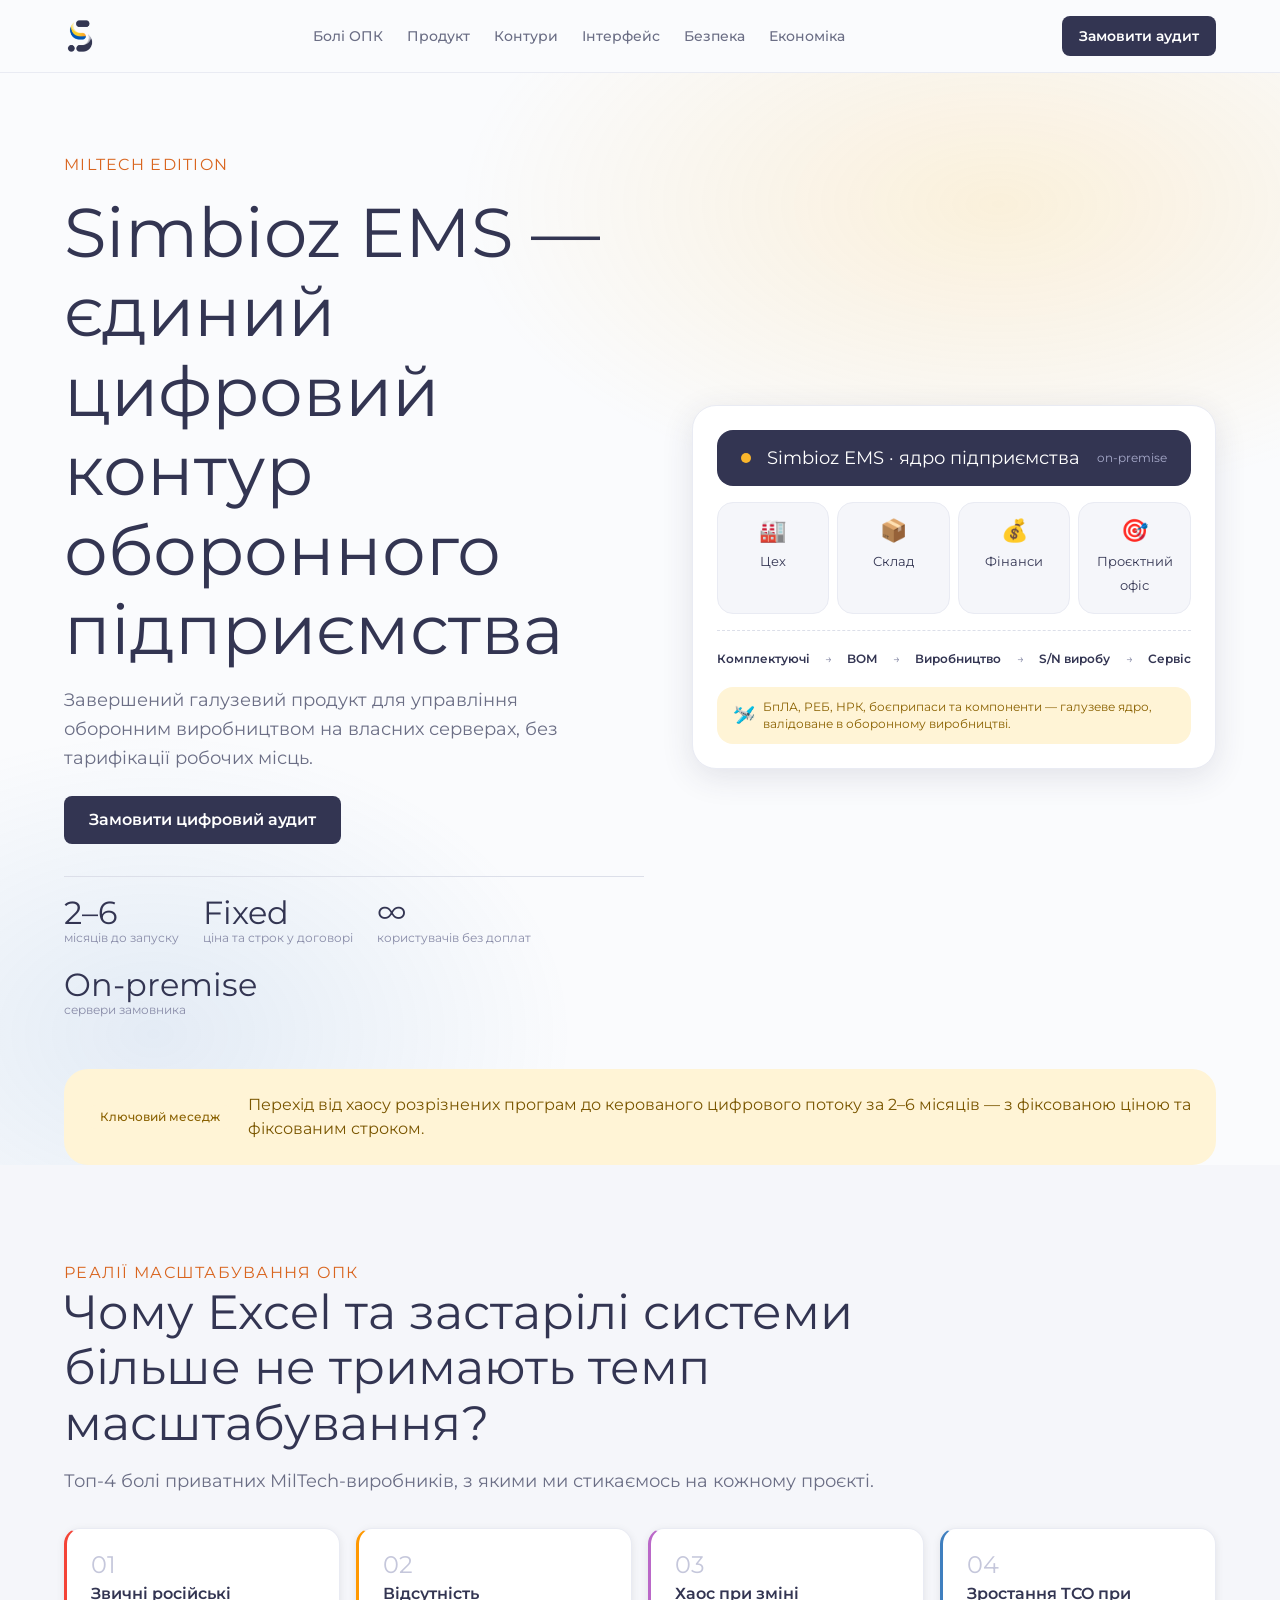
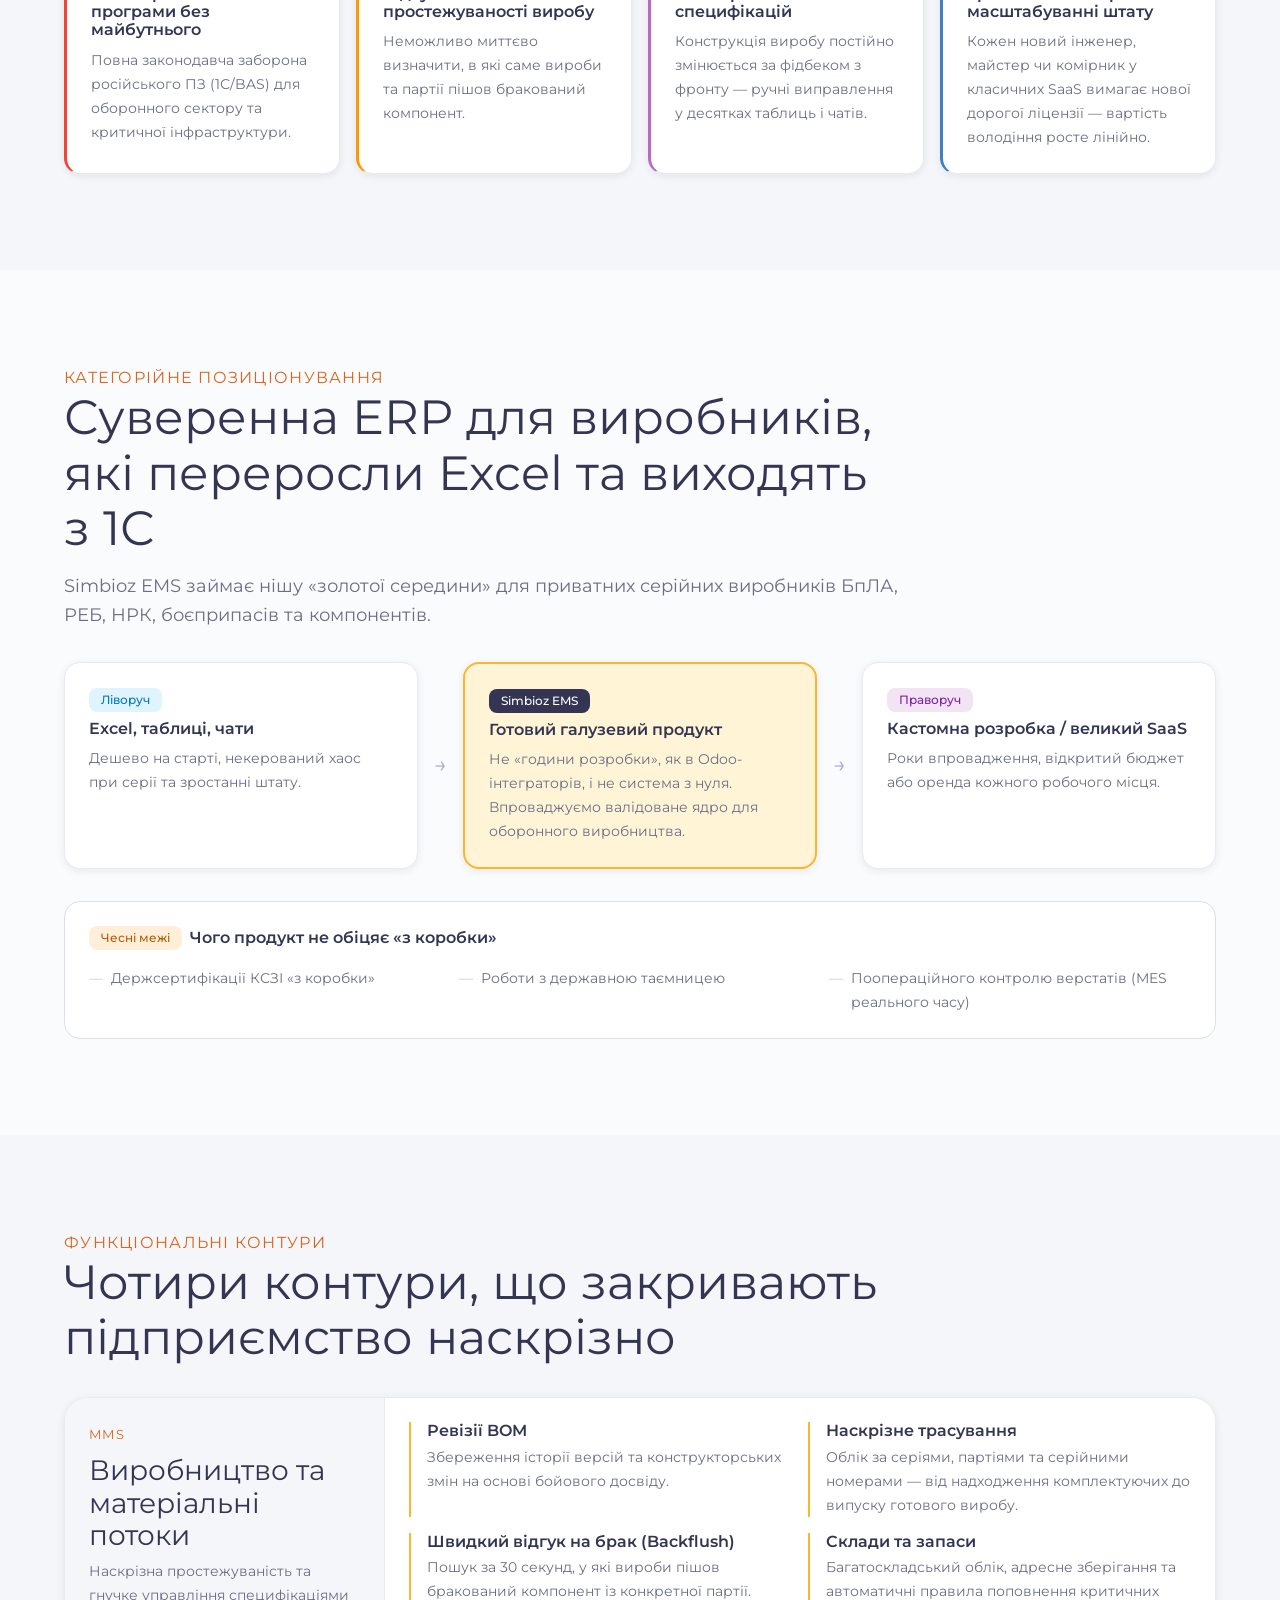
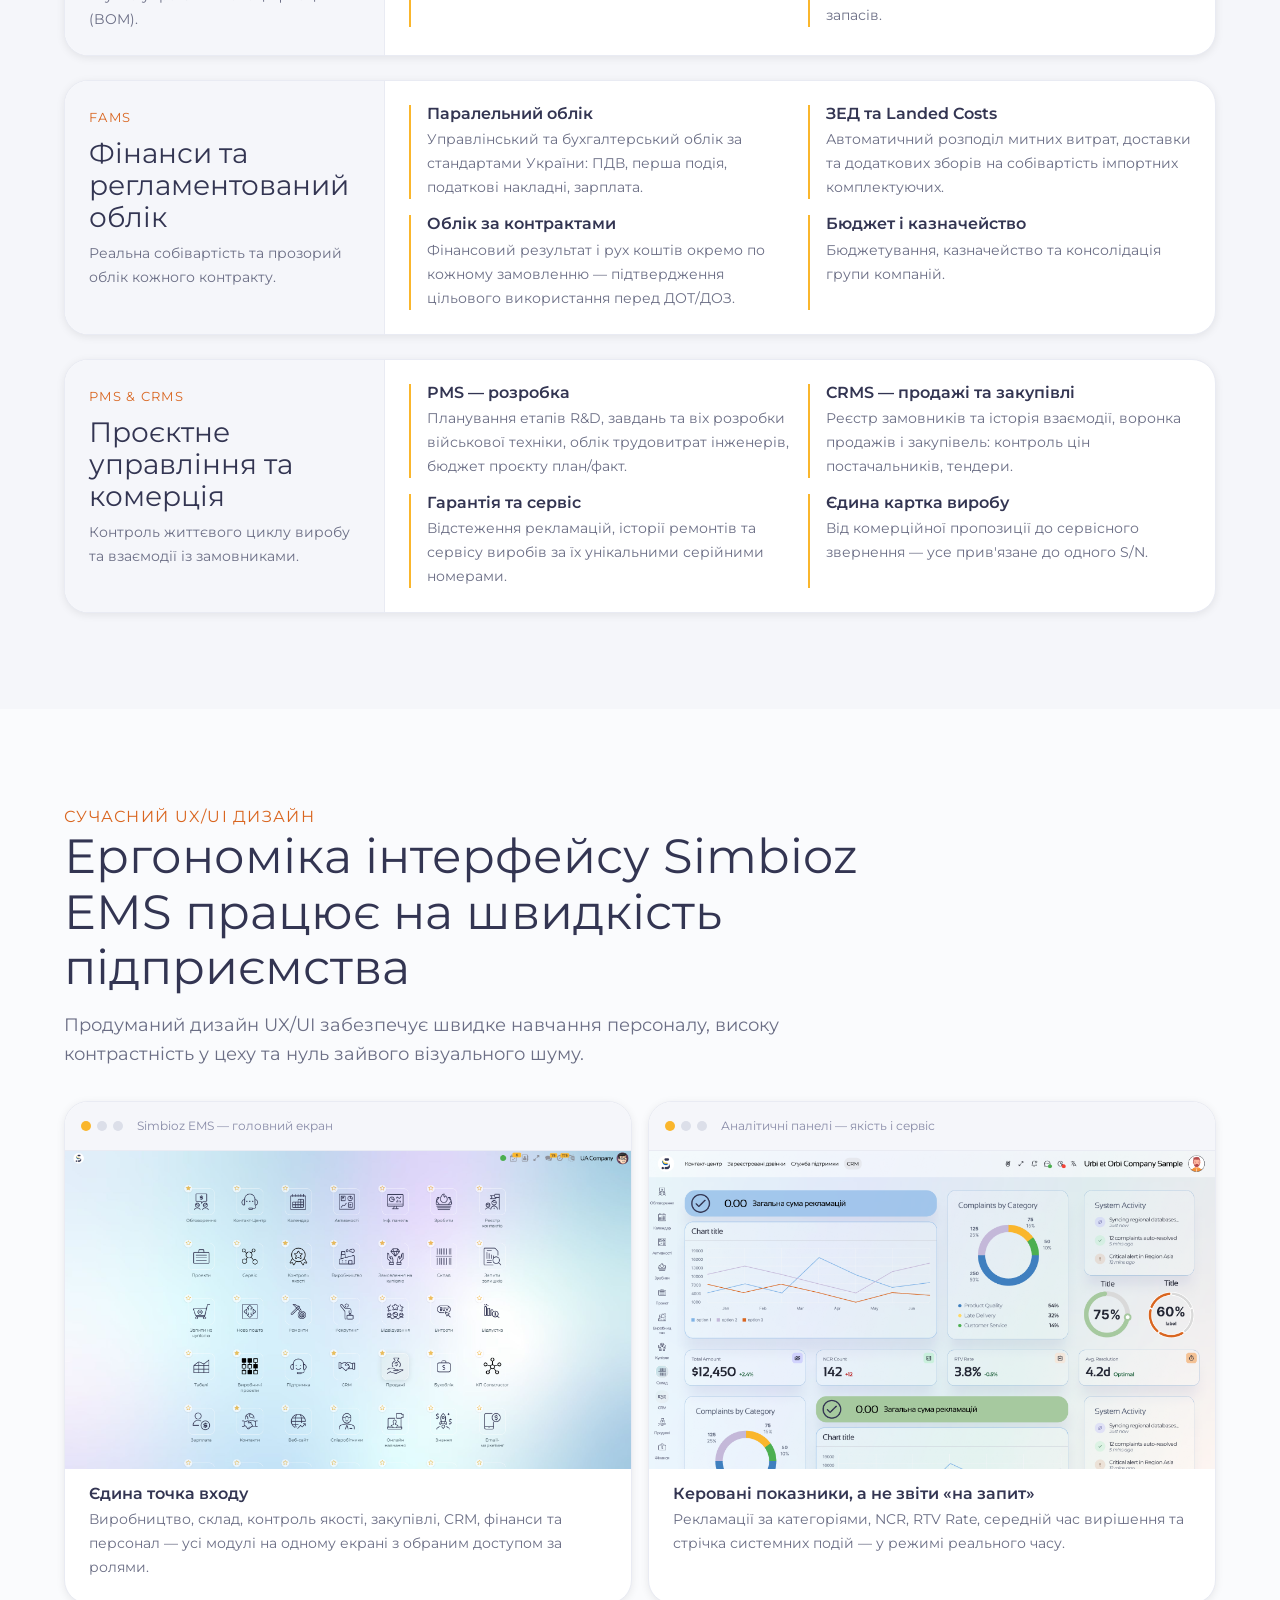
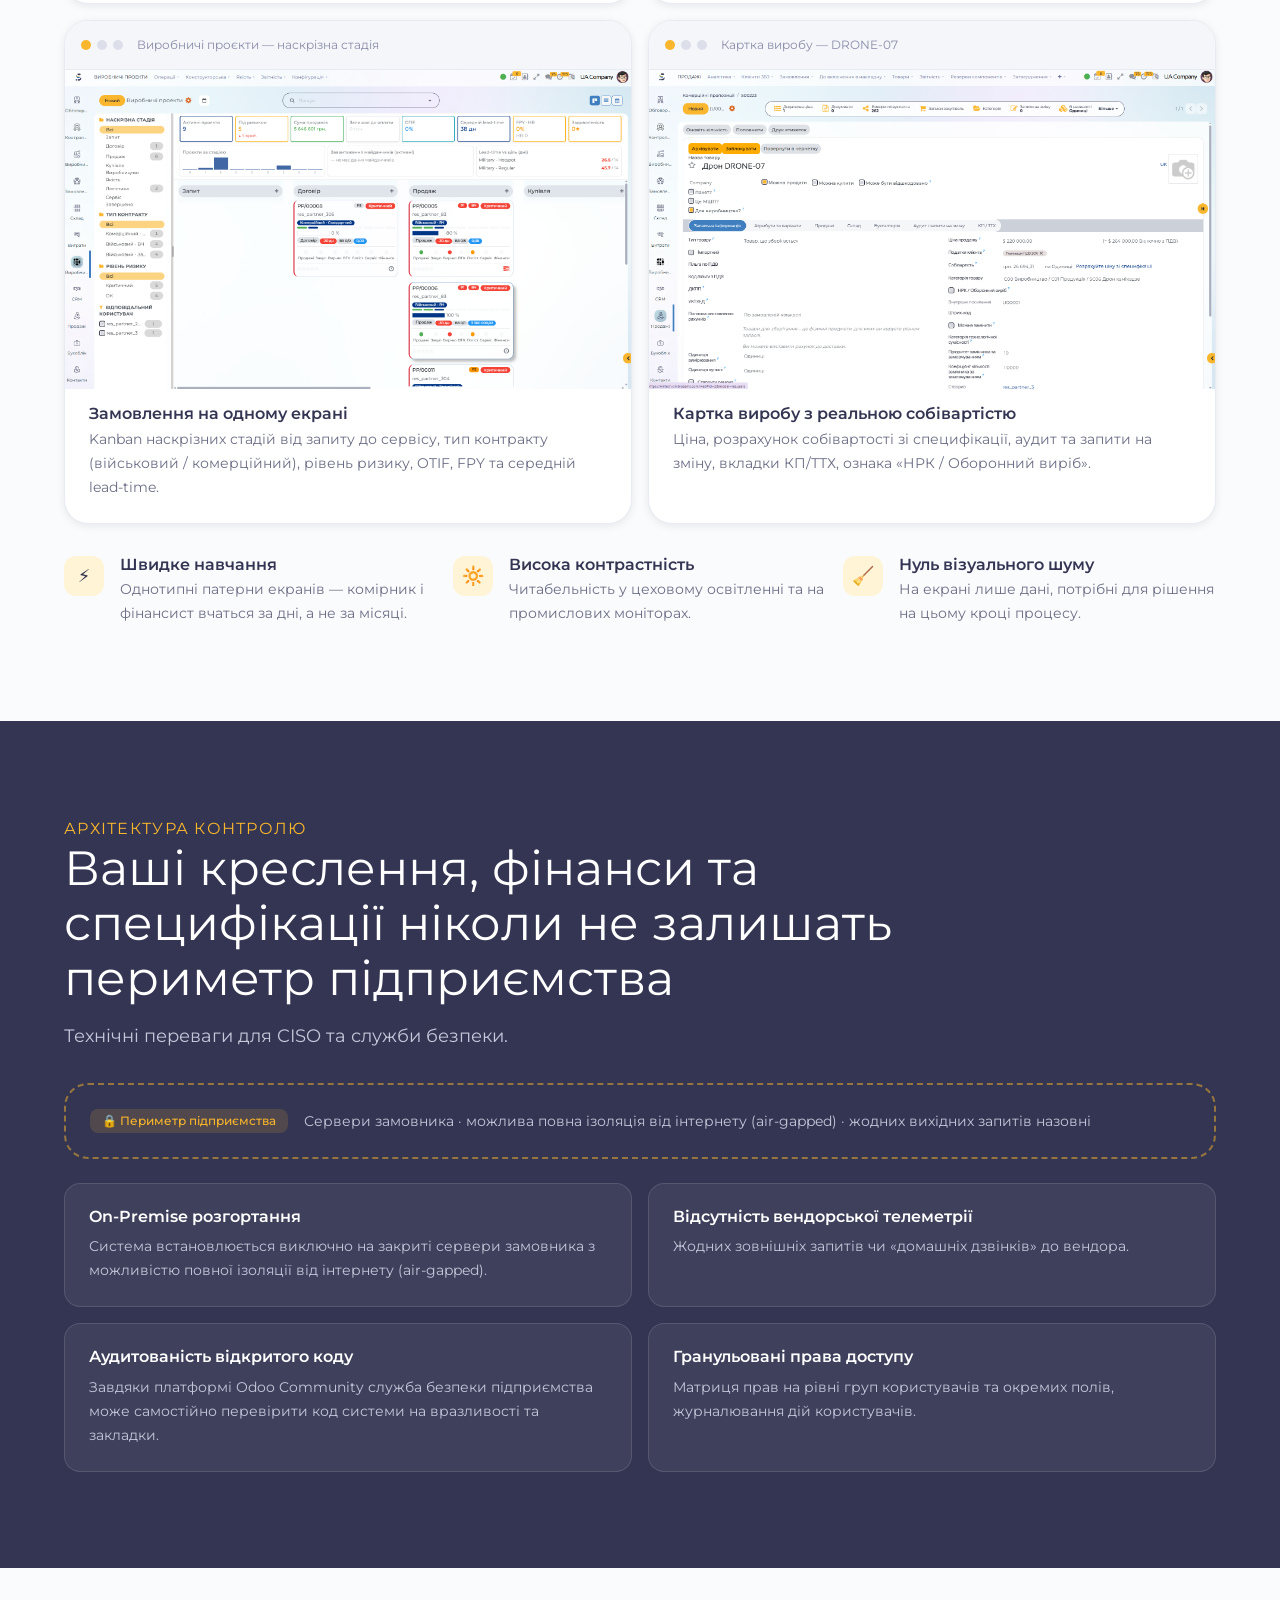
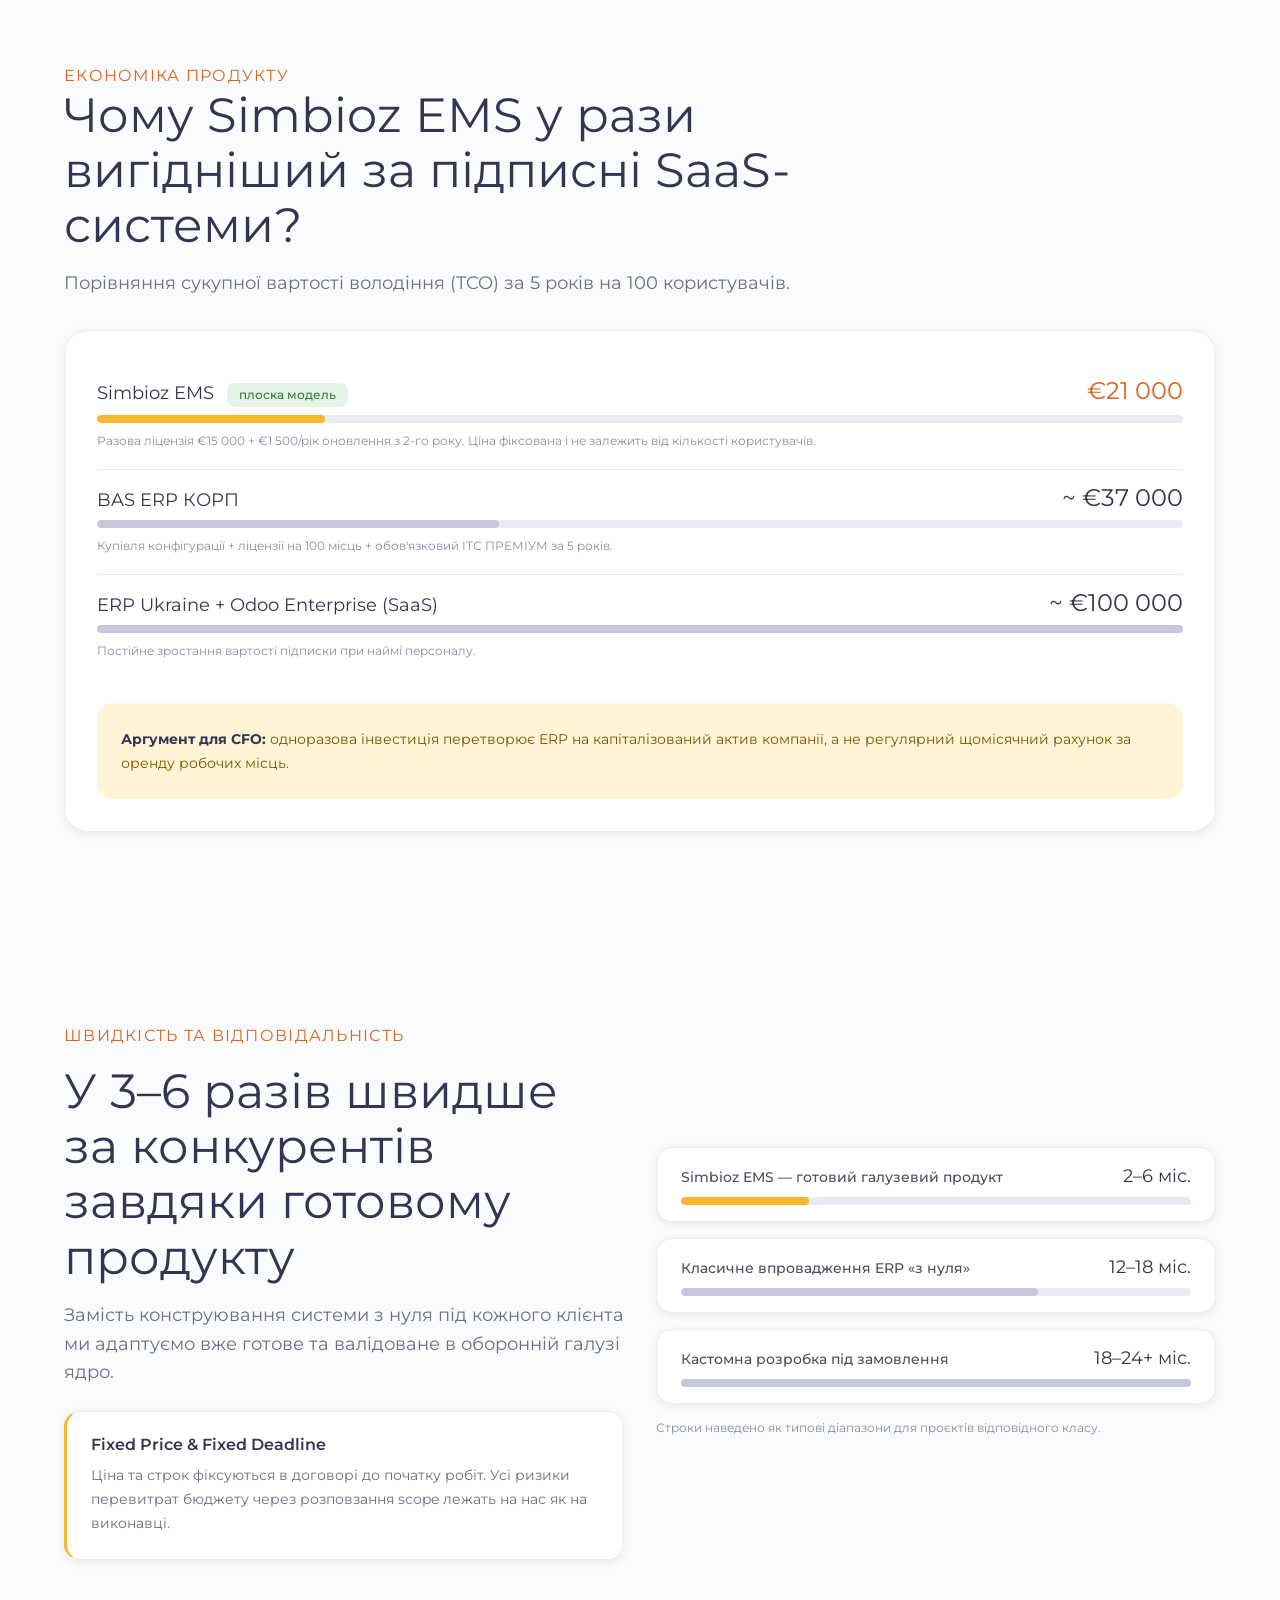
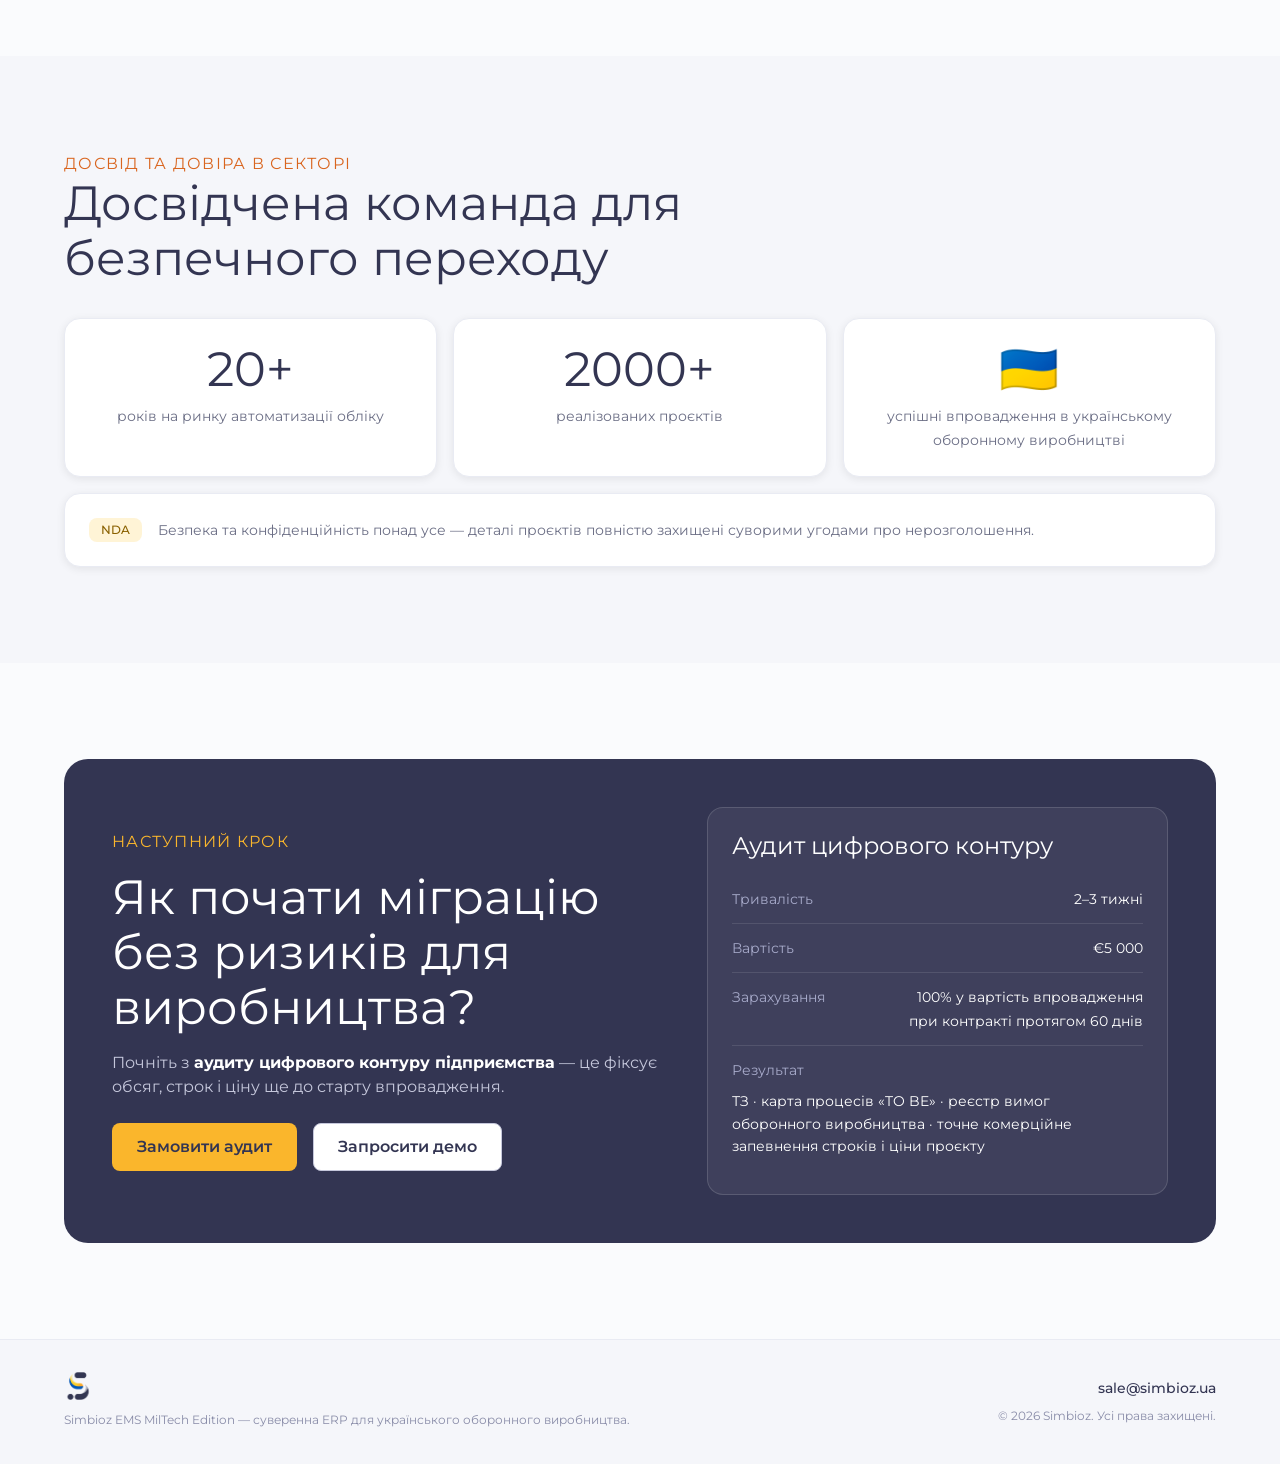
==== commit 9aa4b7f8: "On-prem" ====
--- a/lp/index-no-packages.html
+++ b/lp/index-no-packages.html
@@ -466,7 +466,7 @@
         <div><span class="fact-v">2–6</span><span class="fact-l">місяців до запуску</span></div>
         <div><span class="fact-v">Fixed</span><span class="fact-l">ціна та строк у договорі</span></div>
         <div><span class="fact-v">∞</span><span class="fact-l">користувачів без доплат</span></div>
-        <div><span class="fact-v">On-prem</span><span class="fact-l">сервери замовника</span></div>
+        <div><span class="fact-v">On-premise</span><span class="fact-l">сервери замовника</span></div>
       </div>
     </div>
 
